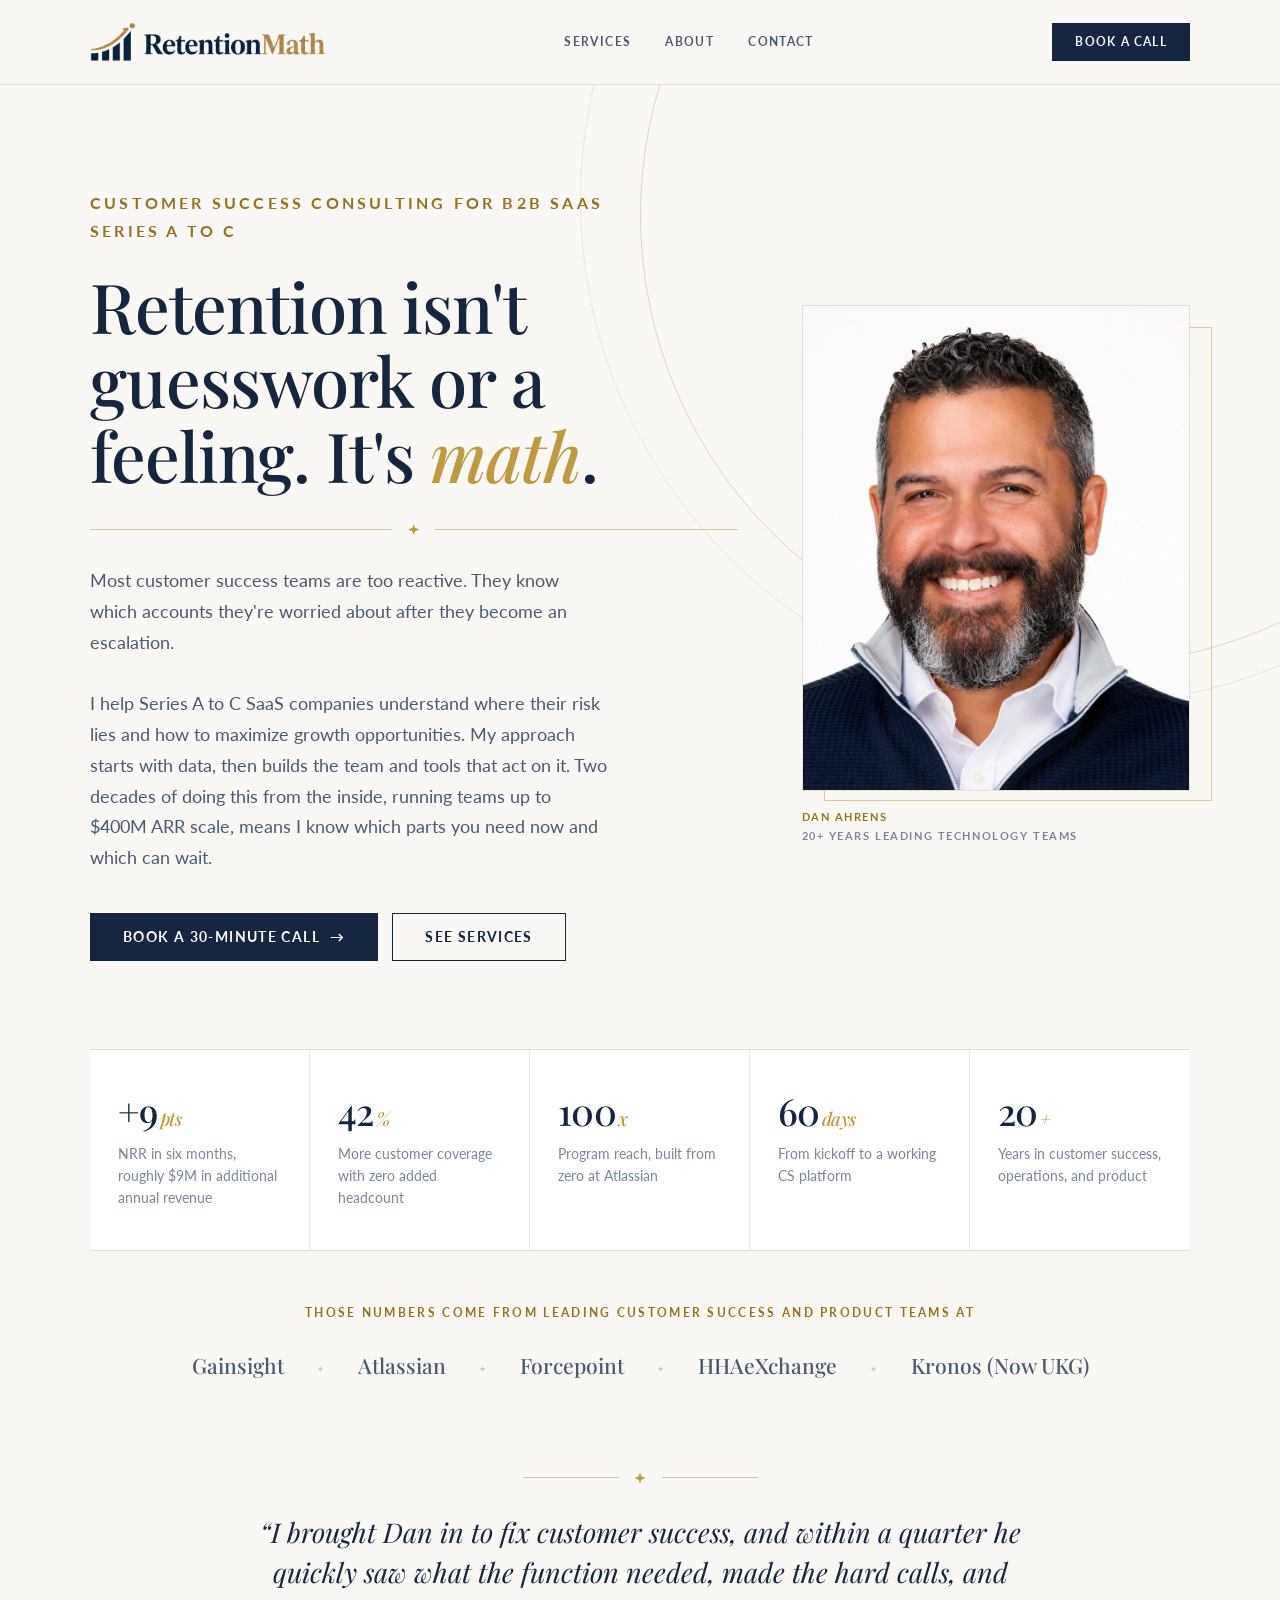
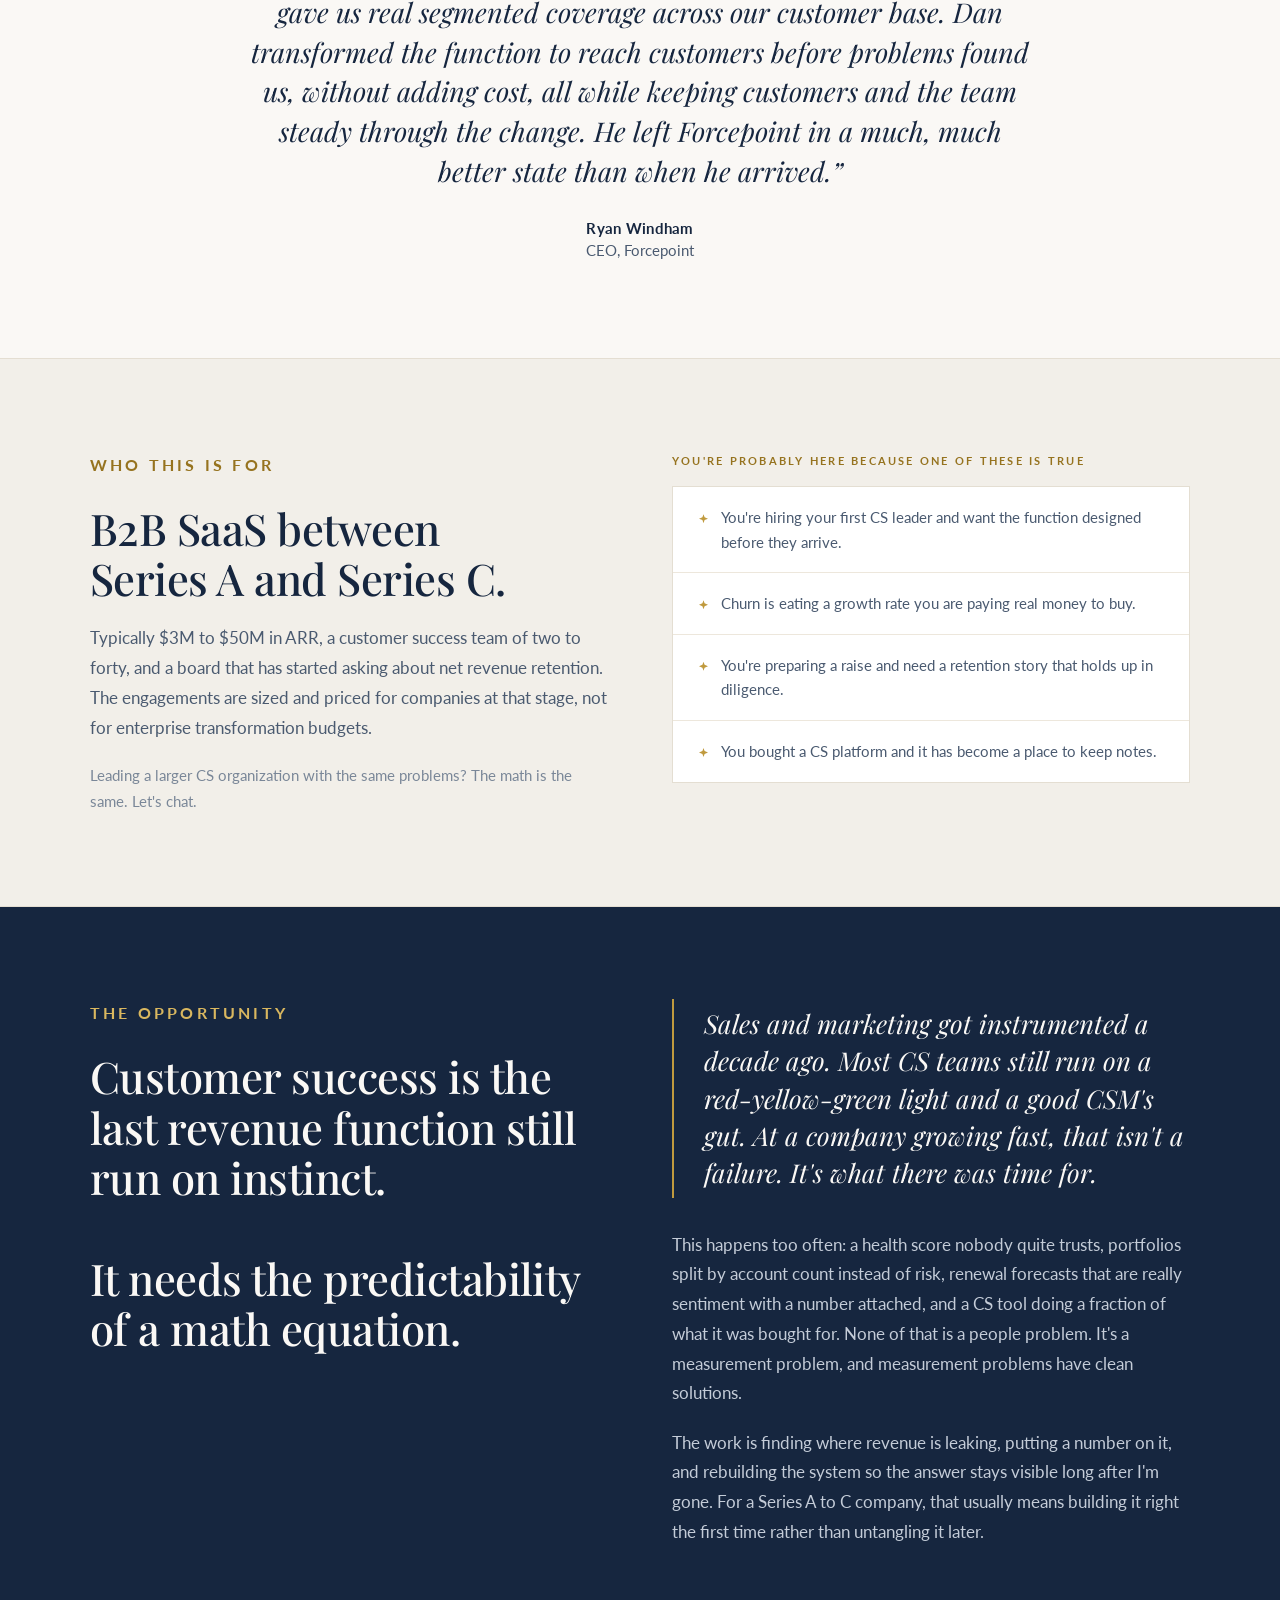
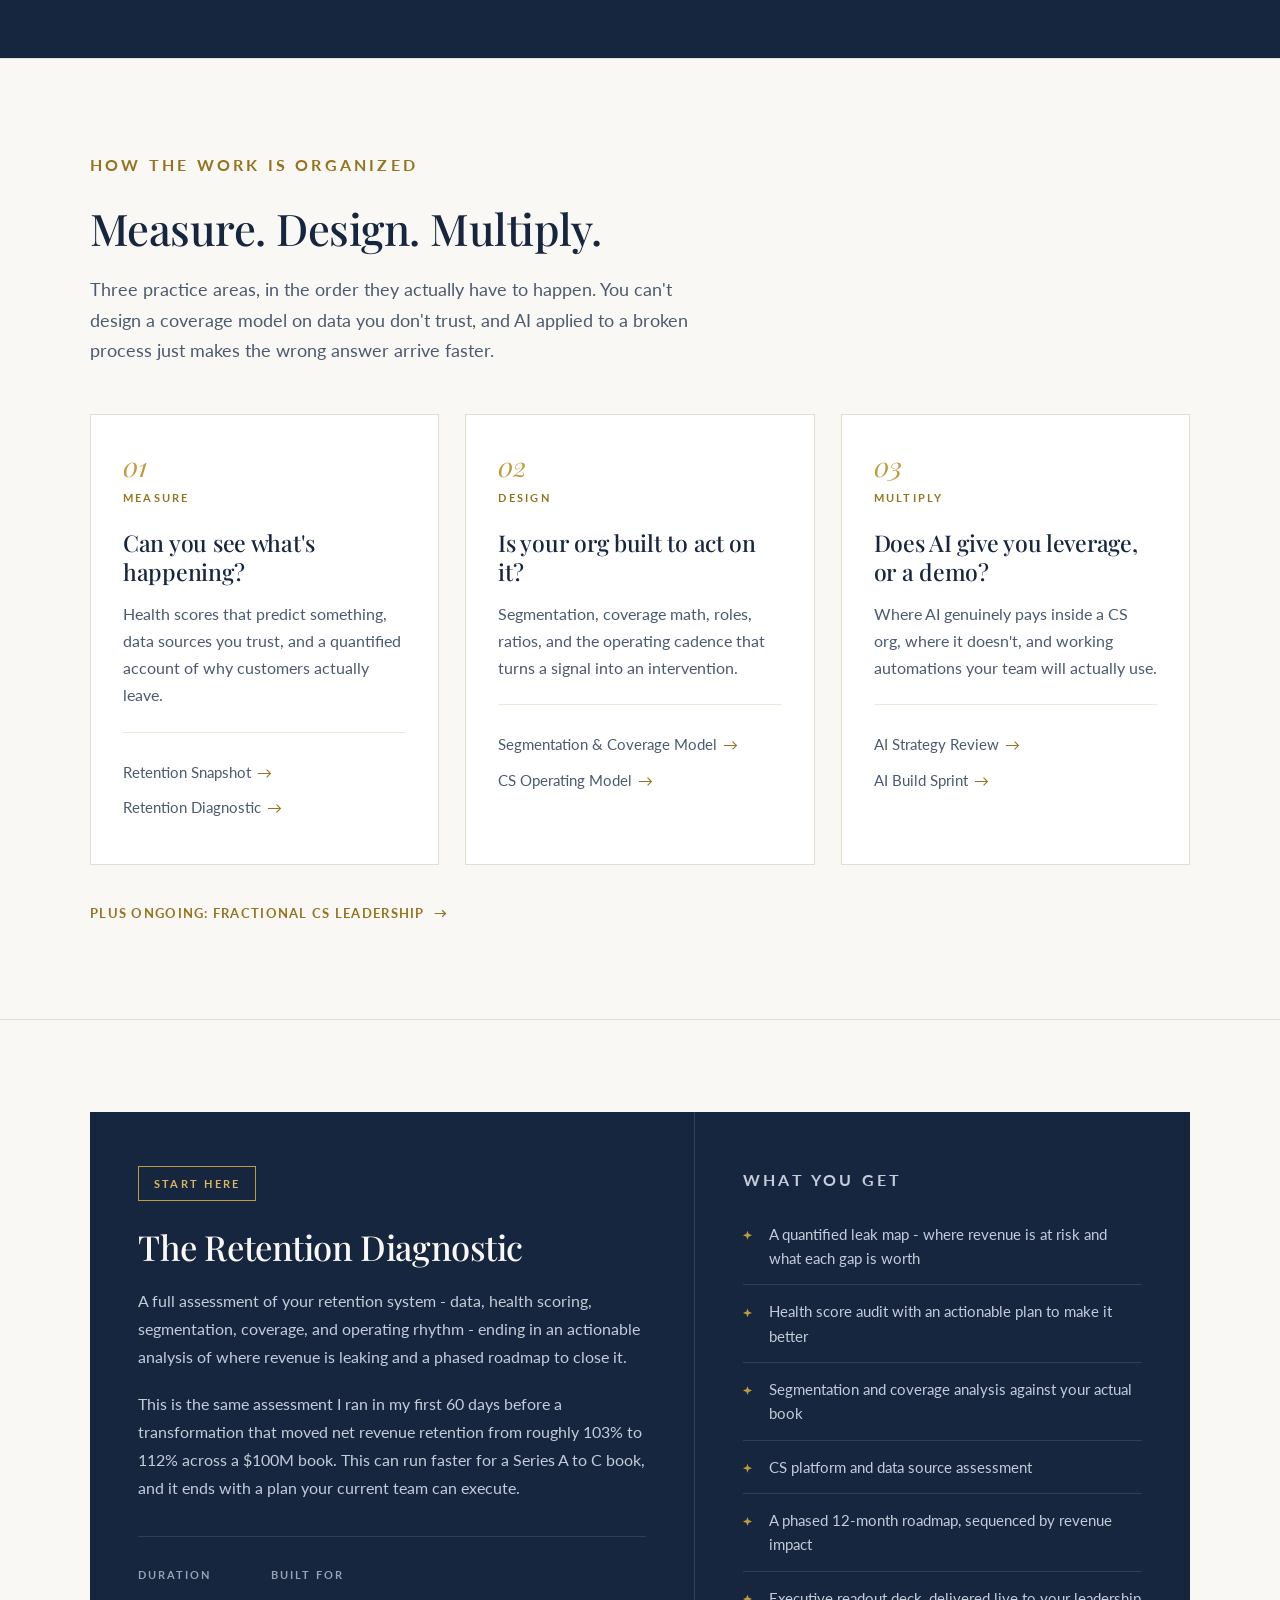
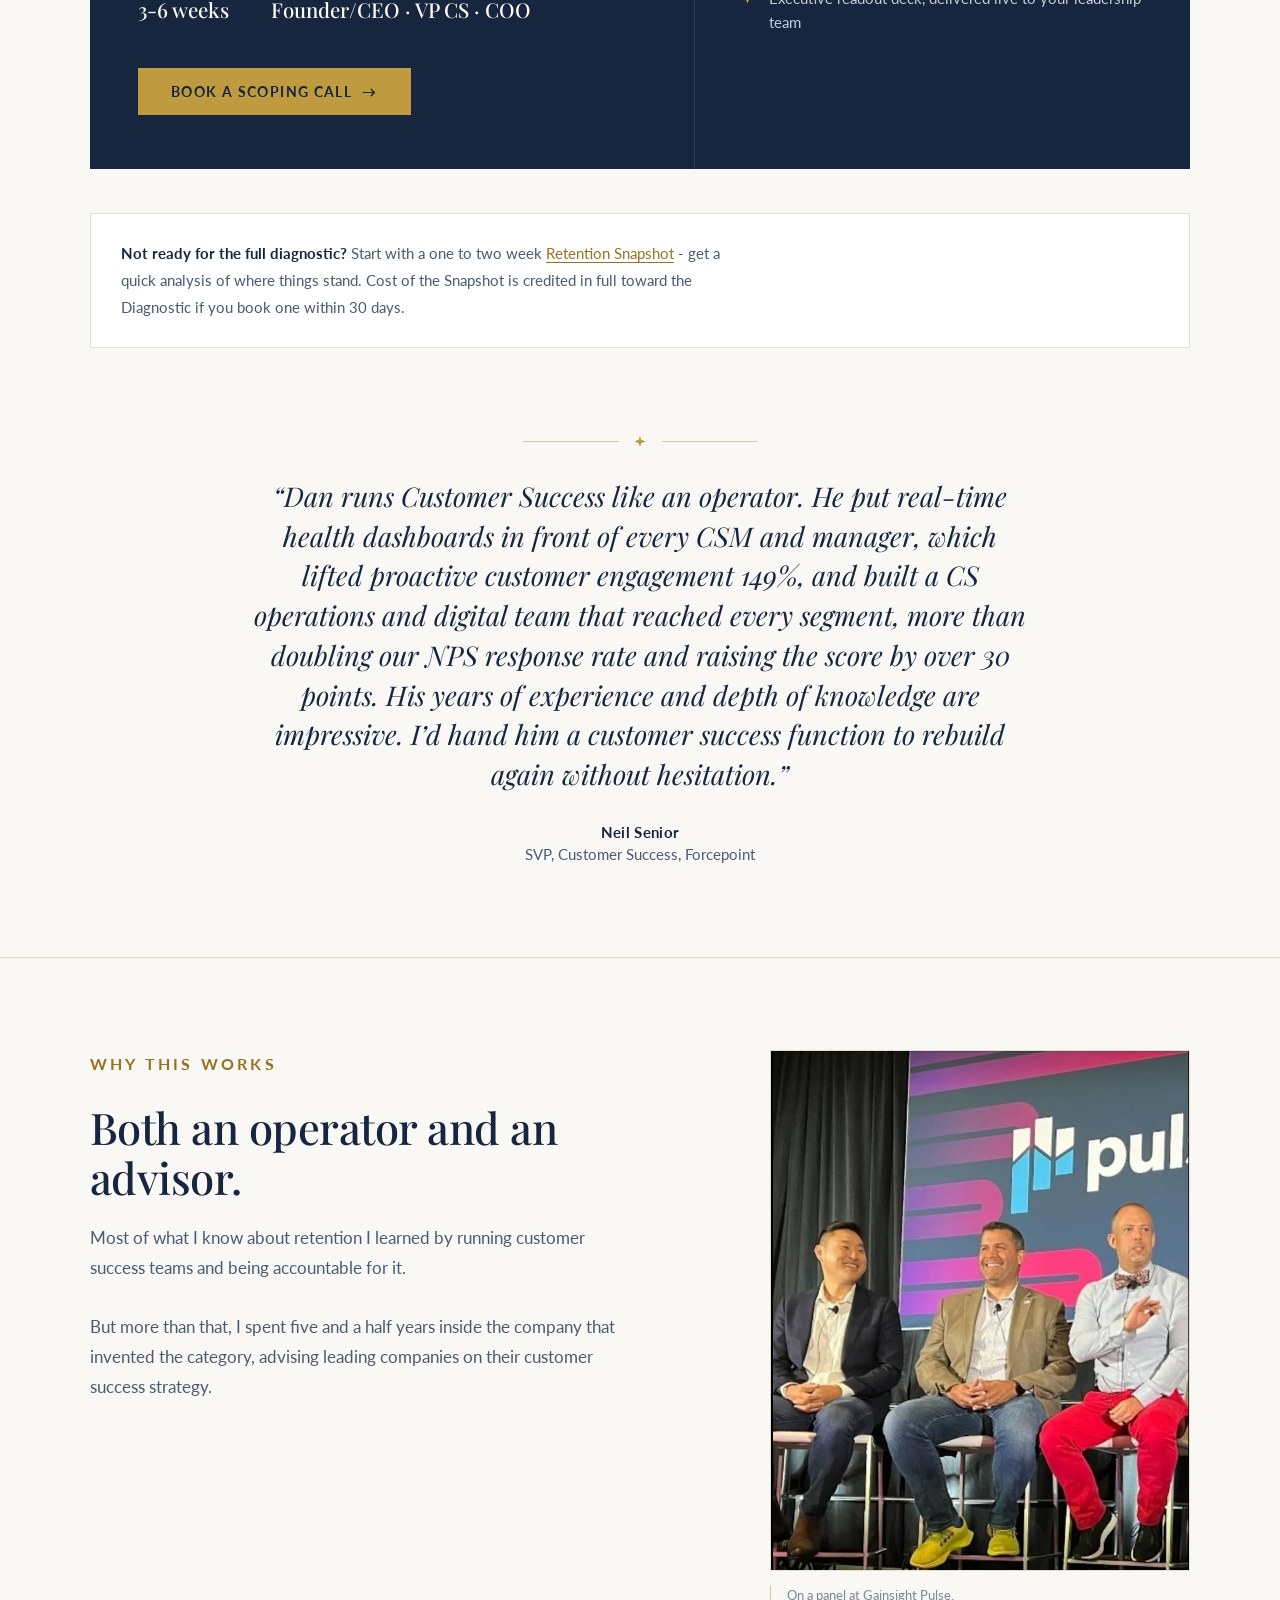
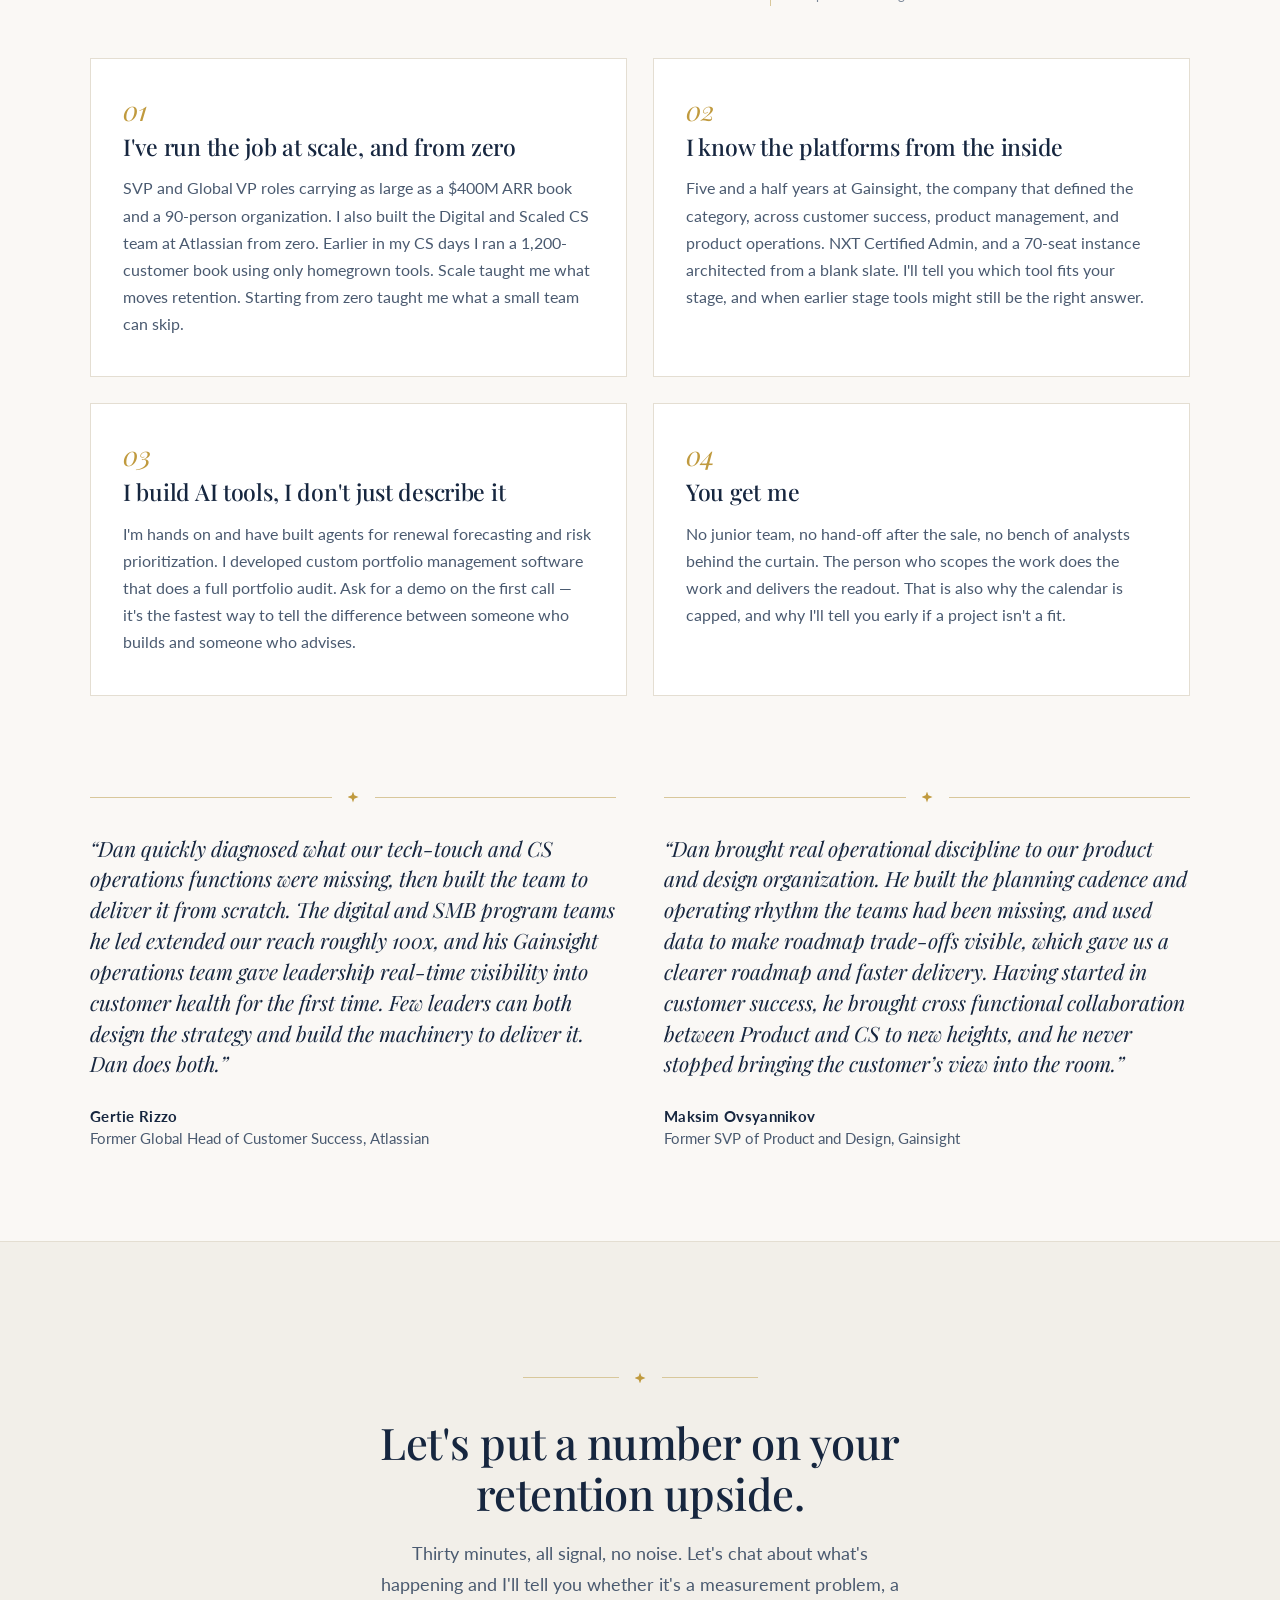
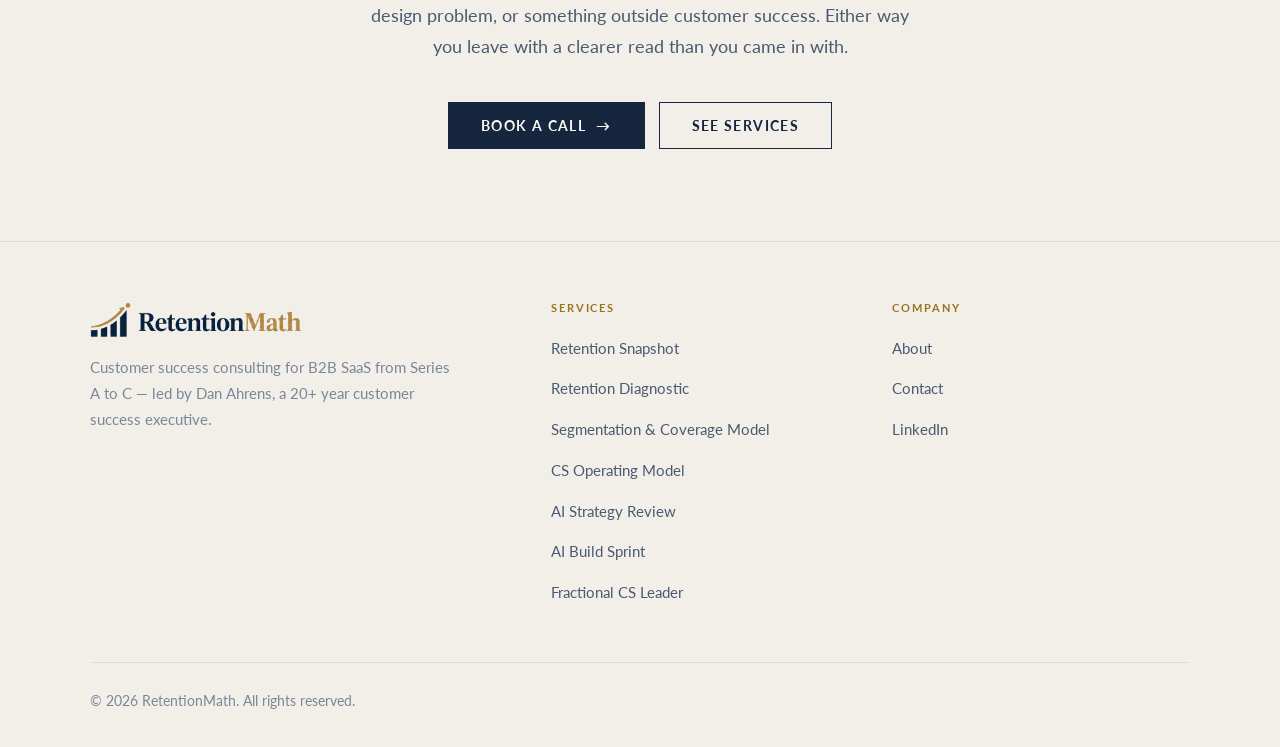
==== index.html @ b268f87e "Add files via upload" ====
<!doctype html>
<html lang="en">
<head>
<meta charset="utf-8">
<meta name="viewport" content="width=device-width, initial-scale=1">
<title>RetentionMath — Customer Success Consulting for Series A to C SaaS</title>
<meta name="description" content="Customer success consulting for B2B SaaS companies from Series A to C. Fixed-scope diagnostics in CS operations, org design, and applied AI — from an executive who ran a $100M ARR book and built CS functions from zero.">
<link rel="canonical" href="https://retentionmath.com/">

<meta property="og:type" content="website">
<meta property="og:url" content="https://retentionmath.com/">
<meta property="og:title" content="RetentionMath — Retention isn't a feeling. It's math.">
<meta property="og:description" content="Customer success consulting for Series A to C B2B SaaS. Fixed scope, a price agreed up front, from an executive who has built CS functions from zero and run them at $100M ARR.">
<meta property="og:image" content="https://retentionmath.com/assets/img/og.png">
<meta name="twitter:card" content="summary_large_image">

<link rel="icon" href="data:image/svg+xml,%3Csvg xmlns='http://www.w3.org/2000/svg' viewBox='0 0 32 32'%3E%3Crect width='32' height='32' rx='4' fill='%2316263F'/%3E%3Cpath d='M7 21.5 L13 14 L17 18 L25 8' stroke='%23D9B75F' stroke-width='2.6' fill='none' stroke-linecap='round' stroke-linejoin='round'/%3E%3C/svg%3E">

<link rel="preconnect" href="https://fonts.googleapis.com">
<link rel="preconnect" href="https://fonts.gstatic.com" crossorigin>
<link href="https://fonts.googleapis.com/css2?family=Playfair+Display:ital,wght@0,400;0,500;0,600;1,400;1,500&family=Lato:wght@400;700&display=swap" rel="stylesheet">
<link rel="stylesheet" href="assets/css/site.css?v=30">
</head>
<body>
<a class="skip" href="#main">Skip to content</a>

<!-- partial:header -->
<header class="hdr">
  <div class="wrap hdr__in">
    <a class="brand" href="index.html">
      <img class="brand__logo" src="assets/img/retentionmath-logo.png" alt="RetentionMath" width="672" height="114">
    </a>
    <nav class="nav" id="nav">
      <a href="services.html">Services</a>
      <a href="about.html">About</a>
      <a href="contact.html">Contact</a>
    </nav>
    <div class="hdr__cta">
      <a class="btn btn--primary btn--sm" href="contact.html">Book a call</a>
      <button class="burger" aria-label="Menu" aria-expanded="false" aria-controls="nav">
        <span></span><span></span><span></span>
      </button>
    </div>
  </div>
</header>
<!-- /partial:header -->

<main id="main">

  <!-- ================= HERO ================= -->
  <section class="hero">
    <div class="gridlines"></div>
    <div class="wrap hero__in">
      <div class="hero__grid">
      <div class="hero__copy">
      <p class="eyebrow">Customer success consulting for B2B SaaS <br> Series A to C</p>
      <h1>Retention isn't guesswork or a feeling.  It's <span class="hl">math</span>.</h1>
      <div class="rule"><i></i></div>
      <p class="lede">
        Most customer success teams are too reactive. They know which accounts they're worried about after they become an escalation. 
        <br>&nbsp; <br>
        I help Series A to C SaaS companies understand where their risk lies and how to maximize growth opportunities. My approach starts with data, 
        then builds the team and tools that act on it. Two decades of
        doing this from the inside, running teams up to $400M ARR scale, means I know which parts you
        need now and which can wait.
      </p>
      <div class="btn-row">
        <a class="btn btn--primary" href="contact.html">Book a 30-minute call <span class="arrow">&rarr;</span></a>
        <a class="btn btn--ghost" href="services.html">See services</a>
      </div>
      </div>

      <figure class="portrait">
        <img src="assets/img/dan.jpg" alt="Dan Ahrens, founder of RetentionMath" width="880" height="1100">
        <figcaption>
          <b>Dan Ahrens</b>
          20+ years leading technology teams
        </figcaption>
      </figure>
      </div>
    </div>
  </section>

  <!-- ================= STATS ================= -->
  <div class="wrap">
    <div class="stats rv">
      <div class="stat">
        <div class="stat__n">+9<span class="u">pts</span></div>
        <div class="stat__l">NRR in six months, roughly $9M in additional annual revenue</div>
      </div>
      <div class="stat">
        <div class="stat__n">42<span class="u">%</span></div>
        <div class="stat__l">More customer coverage with zero added headcount</div>
      </div>
      <div class="stat">
        <div class="stat__n">100<span class="u">x</span></div>
        <div class="stat__l">Program reach, built from zero at Atlassian</div>
      </div>
      <div class="stat">
        <div class="stat__n">60<span class="u">days</span></div>
        <div class="stat__l">From kickoff to a working CS platform</div>
      </div>
      <div class="stat">
        <div class="stat__n">20<span class="u">+</span></div>
        <div class="stat__l">Years in customer success, operations, and product</div>
      </div>
    </div>
  </div>

  <!-- ================= EXPERIENCE ================= -->
  <div class="wrap">
    <div class="expstrip rv">
      <p class="expstrip__l">Those numbers come from leading customer success and product teams at</p>
      <div class="expstrip__row">
        <span>Gainsight</span>
        <span>Atlassian</span>
        <span>Forcepoint</span>
        <span>HHAeXchange</span>    
        <span>Kronos (Now UKG)</span>
      </div>
    </div>
  </div>

  <!-- ================= TESTIMONIAL: CEO (approved Sept 2026) ================= -->
  <div class="wrap" style="padding:28px var(--gut) 96px">
    <figure class="testi rv">
      <div class="rule rule--center"><i></i></div>
      <blockquote>
        <p>&ldquo;I brought Dan in to fix customer success, and within a quarter he quickly saw what the function needed, made the hard calls, and gave us real segmented coverage across our customer base. Dan transformed the function to reach customers before problems found us, without adding cost, all while keeping customers and the team steady through the change. He left Forcepoint in a much, much better state than when he arrived.&rdquo;</p>
      </blockquote>
      <figcaption>
        <b>Ryan Windham</b>
        CEO, Forcepoint
      </figcaption>
    </figure>
  </div>

  <!-- ================= WHO THIS IS FOR ================= -->
  <section class="section section--band">
    <div class="wrap">
      <div class="fit rv">
        <div>
          <p class="eyebrow">Who this is for</p>
          <h2>B2B SaaS between Series A and Series C.</h2>
          <p class="muted">
            Typically $3M to $50M in ARR, a customer success team of two to forty, and a board that
            has started asking about net revenue retention. The engagements are sized and priced for
            companies at that stage, not for enterprise transformation budgets.
          </p>
          <p class="fit__note">
            Leading a larger CS organization with the same problems? The math is the same. Let's chat.
          </p>
        </div>
        <div>
          <p class="trig__h">You're probably here because one of these is true</p>
          <ul class="trig">
            <li>You're hiring your first CS leader and want the function designed before they arrive.</li>
            <li>Churn is eating a growth rate you are paying real money to buy.</li>
            <li>You're preparing a raise and need a retention story that holds up in diligence.</li>
            <li>You bought a CS platform and it has become a place to keep notes.</li>
          </ul>
        </div>
      </div>
    </div>
  </section>

  <!-- ================= POV ================= -->
  <section class="section section--navy">
    <div class="wrap">
      <div class="grid-2" style="display:grid;gap:64px;align-items:start">
        <div class="rv">
          <p class="eyebrow">The opportunity</p>
          <h2>Customer success is the last revenue function still run on instinct. <br>&nbsp; <br>It needs the predictability of a math equation. </h2>
        </div>
        <div class="rv">
          <div class="pov" style="margin-bottom:32px">
            <p>Sales and marketing got instrumented a decade ago. Most CS teams still run on a
            red-yellow-green light and a good CSM's gut. At a company growing fast, that isn't a
            failure. It's what there was time for.</p>
          </div>
          <p class="muted">
            This happens too often: a health score nobody quite trusts, portfolios split by
            account count instead of risk, renewal forecasts that are really sentiment with a number
            attached, and a CS tool doing a fraction of what it was bought for. None of that is a
            people problem. It's a measurement problem, and measurement problems have clean solutions.
          </p>
          <p class="muted">
            The work is finding where revenue is leaking, putting a number on it, and rebuilding the
            system so the answer stays visible long after I'm gone. For a Series A to C company, that
            usually means building it right the first time rather than untangling it later.
          </p>
        </div>
      </div>
    </div>
  </section>

  <!-- ================= FRAMEWORK ================= -->
  <section class="section section--hair">
    <div class="wrap">
      <div class="rv" style="max-width:60ch;margin-bottom:48px">
        <p class="eyebrow">How the work is organized</p>
        <h2>Measure. Design. Multiply.</h2>
        <p class="lede" style="margin-top:20px">
          Three practice areas, in the order they actually have to happen. You can't design a
          coverage model on data you don't trust, and AI applied to a broken process just makes
          the wrong answer arrive faster.
        </p>
      </div>
      <div class="grid grid-3 rv">
        <div class="cell">
          <div class="cell__n">01</div>
          <div class="cell__k">Measure</div>
          <h3>Can you see what's happening?</h3>
          <p>Health scores that predict something, data sources you trust, and a quantified account of why customers actually leave.</p>
          <ul>
            <li><a href="services.html#snapshot">Retention Snapshot <span class="arrow">&rarr;</span></a></li>
            <li><a href="services.html#diagnostic">Retention Diagnostic <span class="arrow">&rarr;</span></a></li>
           
          </ul>
        </div>
        <div class="cell">
          <div class="cell__n">02</div>
          <div class="cell__k">Design</div>
          <h3>Is your org built to act on it?</h3>
          <p>Segmentation, coverage math, roles, ratios, and the operating cadence that turns a signal into an intervention.</p>
          <ul>
            <li><a href="services.html#segmentation">Segmentation &amp; Coverage Model <span class="arrow">&rarr;</span></a></li>
            <li><a href="services.html#operating-model">CS Operating Model <span class="arrow">&rarr;</span></a></li>
          </ul>
        </div>
        <div class="cell">
          <div class="cell__n">03</div>
          <div class="cell__k">Multiply</div>
          <h3>Does AI give you leverage, or a demo?</h3>
          <p>Where AI genuinely pays inside a CS org, where it doesn't, and working automations your team will actually use.</p>
          <ul>
            <li><a href="services.html#ai-strategy-review">AI Strategy Review <span class="arrow">&rarr;</span></a></li>
            <li><a href="services.html#ai-build-sprint">AI Build Sprint <span class="arrow">&rarr;</span></a></li>
          </ul>
        </div>
      </div>
      <div class="rv" style="margin-top:32px">
        <a class="tlink" href="services.html#fractional">Plus ongoing: fractional CS leadership <span class="arrow">&rarr;</span></a>
      </div>
    </div>
  </section>

  <!-- ================= FLAGSHIP ================= -->
  <section class="section section--hair">
    <div class="wrap">
      <div class="flag rv">
        <div class="flag__l">
          <span class="flag__tag">Start here</span>
          <h2>The Retention Diagnostic</h2>
          <p class="muted">
            A full assessment of your retention system - data, health scoring, segmentation,
            coverage, and operating rhythm - ending in an actionable analysis of where revenue is leaking
            and a phased roadmap to close it.
          </p>
          <p class="muted">
            This is the same assessment I ran in my first 60 days before a transformation that moved
            net revenue retention from roughly 103% to 112% across a $100M book. This can run faster for a Series A to C
            book, and it ends with a plan your current team can execute.
          </p>
          <dl class="flag__meta">
            <div><dt>Duration</dt><dd>3-6 weeks</dd></div>
                        <div><dt>Built for</dt><dd>Founder/CEO &middot; VP CS &middot; COO</dd></div>
          </dl>
          <div class="btn-row">
            <a class="btn btn--primary" href="contact.html">Book a scoping call <span class="arrow">&rarr;</span></a>
          </div>
        </div>
        <div class="flag__r">
          <p class="deliver__h">What you get</p>
          <ul class="deliver">
            <li>A quantified leak map - where revenue is at risk and what each gap is worth</li>
            <li>Health score audit with an actionable plan to make it better</li>
            <li>Segmentation and coverage analysis against your actual book</li>
            <li>CS platform and data source assessment</li>
            <li>A phased 12-month roadmap, sequenced by revenue impact</li>
            <li>Executive readout deck, delivered live to your leadership team</li>
          </ul>
        </div>
      </div>
      <div class="aside-note rv">
        <p>
          <strong>Not ready for the full diagnostic?</strong> Start with a one to two week
          <a href="services.html#snapshot" style="color:var(--gold-deep);text-decoration:none;border-bottom:1px solid var(--gold-deep)">Retention Snapshot</a>
          - get a quick analysis of where things stand. Cost of the Snapshot is credited in full toward the Diagnostic if you book one within 30 days.
        </p>
      </div>

      <!-- TESTIMONIAL: Neil Senior, SVP CS Forcepoint (approved Sept 2026) -->
      <figure class="testi rv" style="margin-top:88px">
        <div class="rule rule--center"><i></i></div>
        <blockquote>
          <p>&ldquo;Dan runs Customer Success like an operator. He put real-time health dashboards in front of every CSM and manager, which lifted proactive customer engagement 149%, and built a CS operations and digital team that reached every segment, more than doubling our NPS response rate and raising the score by over 30 points. His years of experience and depth of knowledge are impressive. I&rsquo;d hand him a customer success function to rebuild again without hesitation.&rdquo;</p>
        </blockquote>
        <figcaption>
          <b>Neil Senior</b>
          SVP, Customer Success, Forcepoint
        </figcaption>
      </figure>
    </div>
  </section>

  <!-- ================= WHY THIS WORKS ================= -->
  <section class="section section--hair">
    <div class="wrap">
      <div class="secintro rv">
        <div class="secintro__t">
          <p class="eyebrow">Why this works</p>
          <h2>Both an operator and an advisor.</h2>
          <p class="muted" style="margin-top:20px">
            Most of what I know about retention I learned by running customer success teams and being accountable for it. <br>&nbsp;<br>But more than that, I spent 
            five and a half years inside the company that invented the category, advising leading companies on their customer success strategy.
          </p>
        </div>
        <figure class="fig">
          <img src="assets/img/pulse-panel.jpg" alt="Dan Ahrens speaking on a customer success panel at the Gainsight Pulse conference" width="660" height="820">
          <figcaption>On a panel at Gainsight Pulse.</figcaption>
        </figure>
      </div>
      <div class="grid grid-2 rv">
        <div class="cell">
          <div class="cell__n">01</div>
          <h3>I've run the job at scale, and from zero</h3>
          <p>
            SVP and Global VP roles carrying as large as a $400M ARR book and a 90-person organization. I also built 
            the Digital and Scaled CS team at Atlassian from zero. Earlier in my CS days I ran a 
            1,200-customer book using only homegrown tools. Scale taught me what moves retention. Starting
            from zero taught me what a small team can skip.
          </p>
        </div>
        <div class="cell">
          <div class="cell__n">02</div>
          <h3>I know the platforms from the inside</h3>
          <p>
            Five and a half years at Gainsight, the company that defined the category, across
            customer success, product management, and product operations. NXT Certified Admin, and
            a 70-seat instance architected from a blank slate. I'll tell you which tool fits your
            stage, and when earlier stage tools might still be the right answer.
          </p>
        </div>
        <div class="cell">
          <div class="cell__n">03</div>
          <h3>I build AI tools, I don't just describe it</h3>
          <p>
            I'm hands on and have built agents for renewal forecasting and risk prioritization. I developed custom portfolio management
            software that does a full portfolio audit.  Ask for a demo on the first call —
            it's the fastest way to tell the difference between someone who builds and someone
            who advises.
          </p>
        </div>
        <div class="cell">
          <div class="cell__n">04</div>
          <h3>You get me</h3>
          <p>
            No junior team, no hand-off after the sale, no bench of analysts behind the curtain.
            The person who scopes the work does the work and delivers the readout. That is also why
            the calendar is capped, and why I'll tell you early if a project isn't a fit.
          </p>
        </div>
      </div>

      <!-- TESTIMONIALS: Atlassian + Gainsight (approved Sept 2026) -->
      <div class="testi-pair rv" style="margin-top:96px">
        <figure class="testi">
          <div class="rule"><i></i></div>
          <blockquote>
            <p>&ldquo;Dan quickly diagnosed what our tech-touch and CS operations functions were missing, then built the team to deliver it from scratch. The digital and SMB program teams he led extended our reach roughly 100x, and his Gainsight operations team gave leadership real-time visibility into customer health for the first time. Few leaders can both design the strategy and build the machinery to deliver it. Dan does both.&rdquo;</p>
          </blockquote>
          <figcaption>
            <b>Gertie Rizzo</b>
            Former Global Head of Customer Success, Atlassian
          </figcaption>
        </figure>
        <figure class="testi">
          <div class="rule"><i></i></div>
          <blockquote>
            <p>&ldquo;Dan brought real operational discipline to our product and design organization. He built the planning cadence and operating rhythm the teams had been missing, and used data to make roadmap trade-offs visible, which gave us a clearer roadmap and faster delivery. Having started in customer success, he brought cross functional collaboration between Product and CS to new heights, and he never stopped bringing the customer&rsquo;s view into the room.&rdquo;</p>
          </blockquote>
          <figcaption>
            <b>Maksim Ovsyannikov</b>
            Former SVP of Product and Design, Gainsight
          </figcaption>
        </figure>
      </div>
    </div>
  </section>

  <!-- ================= CTA ================= -->
  <section class="cta">
    <div class="wrap rv">
      <div class="rule rule--center"><i></i></div>
      <h2>Let's put a number on your retention upside.</h2>
      <p class="lede">
        Thirty minutes, all signal, no noise. Let's chat about what's happening and I'll tell you whether it's a
        measurement problem, a design problem, or something outside customer success. Either way
        you leave with a clearer read than you came in with.
      </p>
      <div class="btn-row">
        <a class="btn btn--primary" href="contact.html">Book a call <span class="arrow">&rarr;</span></a>
        <a class="btn btn--ghost" href="services.html">See services</a>
      </div>
    </div>
  </section>

</main>

<!-- partial:footer -->
<footer class="ftr">
  <div class="wrap">
    <div class="ftr__top">
      <div class="ftr__brand">
        <a class="brand" href="index.html">
          <img class="brand__logo" src="assets/img/retentionmath-logo.png" alt="RetentionMath" width="672" height="114">
        </a>
        <p class="ftr__bio">
          Customer success consulting for B2B SaaS from Series A to C &mdash; led by Dan Ahrens,
          a 20+ year customer success executive.
        </p>
      </div>
      <div>
        <h4>Services</h4>
        <ul>
          <li><a href="services.html#snapshot">Retention Snapshot</a></li>
          <li><a href="services.html#diagnostic">Retention Diagnostic</a></li>
          <li><a href="services.html#segmentation">Segmentation &amp; Coverage Model</a></li>
          <li><a href="services.html#operating-model">CS Operating Model</a></li>
          <li><a href="services.html#ai-strategy-review">AI Strategy Review</a></li>
          <li><a href="services.html#ai-build-sprint">AI Build Sprint</a></li>
          <li><a href="services.html#fractional">Fractional CS Leader</a></li>
        </ul>
      </div>
      <div>
        <h4>Company</h4>
        <ul>
          <li><a href="about.html">About</a></li>
          <li><a href="contact.html">Contact</a></li>
          <li><a href="https://www.linkedin.com/in/dan7ahrens" target="_blank" rel="noopener">LinkedIn</a></li>
        </ul>
      </div>
    </div>
    <div class="ftr__btm">
      <p>&copy; 2026 RetentionMath. All rights reserved.</p>
    </div>
  </div>
</footer>
<!-- /partial:footer -->

<script src="assets/js/site.js?v=24"></script>
</body>
</html>
---- assets/css/site.css ----
/* ============================================================
   RetentionMath - design system
   Warm paper, deep navy, gold. Playfair Display + Lato.
   ============================================================ */

:root{
  --paper:      #FAF8F5;
  --paper-2:    #F2EFE9;
  --white:      #FFFFFF;
  --navy:       #16263F;
  --navy-2:     #1D3049;
  --navy-line:  #2E3F58;
  --ink:        #16263F;
  --ink-2:      #4A5A70;
  --ink-3:      #7A8798;
  --on-navy:    #C4CCD8;
  --on-navy-2:  #97A3B4;
  --gold:       #C09A3E;
  --gold-deep:  #96731F;
  --gold-light: #D9B75F;
  --gold-soft:  #D8C79B;
  --line:       #E4DED2;
  --line-soft:  #EDE7DC;

  --font-display:"Playfair Display",Georgia,"Times New Roman",serif;
  --font-body:"Lato","Segoe UI","Helvetica Neue",Arial,sans-serif;

  --wrap: 1180px;
  --gut: 40px;
  --r: 0px;
}

*,*::before,*::after{box-sizing:border-box}

html{-webkit-text-size-adjust:100%;scroll-behavior:smooth}
@media (prefers-reduced-motion:reduce){
  html{scroll-behavior:auto}
  *{animation-duration:.001ms!important;transition-duration:.001ms!important}
}

body{
  margin:0;
  background:var(--paper);
  color:var(--ink);
  font-family:var(--font-body);
  font-size:17px;
  line-height:1.75;
  -webkit-font-smoothing:antialiased;
  -moz-osx-font-smoothing:grayscale;
  overflow-x:hidden;
}

img{max-width:100%;display:block}
a{color:inherit}

/* ---------- layout ---------- */
.wrap{width:100%;max-width:var(--wrap);margin:0 auto;padding:0 var(--gut)}
.section{padding:92px 0;position:relative}
.section--tight{padding:68px 0}
.section--hair{border-top:1px solid var(--line)}
.section--band{background:var(--paper-2);border-top:1px solid var(--line);border-bottom:1px solid var(--line)}

/* dark band */
.section--navy{background:var(--navy);color:var(--paper);border-top:none}
.section--navy h2,.section--navy h3{color:var(--paper)}
.section--navy p,.section--navy .muted{color:var(--on-navy)}
.section--navy .lede{color:var(--on-navy)}
.section--navy .eyebrow{color:var(--gold-light)}
.section--navy .dim{color:var(--on-navy-2)}
.section--navy .pov{border-left-color:var(--gold)}
.section--navy .pov p{color:var(--paper)}
.section--navy .btn--ghost{border-color:var(--on-navy-2);color:var(--paper)}
.section--navy .btn--ghost:hover{border-color:var(--gold);background:transparent;color:var(--gold-light)}
.section--navy .btn--primary{background:var(--gold);border-color:var(--gold);color:var(--navy)}
.section--navy .btn--primary:hover{background:var(--gold-light);border-color:var(--gold-light)}

/* ---------- type ---------- */
h1,h2,h3,h4{font-family:var(--font-display);font-weight:500;margin:0;letter-spacing:-.012em;line-height:1.14;color:var(--ink)}
h1{font-size:clamp(2.5rem,5.4vw,4.3rem);line-height:1.08;letter-spacing:-.015em}
h2{font-size:clamp(1.85rem,3.4vw,2.75rem);line-height:1.16}
h3{font-size:clamp(1.22rem,1.8vw,1.5rem);line-height:1.28}
p{margin:0 0 1.15em}
em,.it{font-style:italic}
.hl{color:var(--gold);font-style:italic}
.lede{font-size:clamp(1.04rem,1.4vw,1.2rem);line-height:1.72;color:var(--ink-2);font-weight:400}
.muted{color:var(--ink-2)}
.dim{color:var(--ink-3)}
.measure{max-width:64ch}
.measure-sm{max-width:52ch}

.eyebrow{
  font-family:var(--font-body);font-size:1rem;font-weight:700;
  letter-spacing:.2em;text-transform:uppercase;color:var(--gold-deep);
  margin:0 0 24px;
}

/* rule + diamond motif, carried from the brand banner */
.rule{display:flex;align-items:center;gap:16px;margin:38px 0 34px;max-width:620px}
.rule::before,.rule::after{content:"";flex:1;height:1px;background:var(--gold-soft)}
.rule i{
  width:11px;height:11px;flex:none;background:var(--gold);
  clip-path:polygon(50% 0,62% 34%,100% 50%,62% 66%,50% 100%,38% 66%,0 50%,38% 34%);
}
.rule--center{margin-left:auto;margin-right:auto;justify-content:center}
.rule--center::before,.rule--center::after{max-width:96px}

/* ---------- buttons ---------- */
.btn{
  display:inline-flex;align-items:center;gap:10px;
  font-family:var(--font-body);font-size:.86rem;font-weight:700;
  letter-spacing:.1em;text-transform:uppercase;
  padding:16px 32px;border-radius:var(--r);text-decoration:none;
  border:1px solid transparent;cursor:pointer;
  transition:background .2s ease,border-color .2s ease,color .2s ease;
  white-space:nowrap;line-height:1;
}
.btn--primary{background:var(--navy);color:var(--paper);border-color:var(--navy)}
.btn--primary:hover{background:var(--gold);border-color:var(--gold);color:var(--navy)}
.btn--ghost{background:transparent;color:var(--navy);border-color:var(--navy)}
.btn--ghost:hover{background:var(--navy);color:var(--paper)}
.btn--sm{padding:12px 22px;font-size:.78rem}
.btn-row{display:flex;flex-wrap:wrap;gap:14px;margin-top:40px}

.arrow{transition:transform .2s ease}
.btn:hover .arrow,.tlink:hover .arrow{transform:translateX(3px)}

.tlink{
  display:inline-flex;align-items:center;gap:9px;text-decoration:none;
  font-weight:700;font-size:.8rem;letter-spacing:.1em;text-transform:uppercase;
  color:var(--gold-deep);border-bottom:1px solid transparent;transition:border-color .2s ease;
}
.tlink:hover{border-color:var(--gold)}

/* ---------- header ---------- */
.hdr{
  position:sticky;top:0;z-index:60;
  background:rgba(250,248,245,.97);backdrop-filter:blur(12px);
  border-bottom:1px solid var(--line);
}
.hdr__in{display:flex;align-items:center;justify-content:space-between;height:84px}
.brand{display:flex;align-items:center;gap:12px;text-decoration:none;font-family:var(--font-display);font-weight:600;font-size:1.42rem;letter-spacing:-.01em;color:var(--ink)}
.brand__logo{display:block;height:40px;width:auto}
.ftr .brand__logo{height:36px}
@media (max-width:480px){.brand__logo{height:32px}}

.nav{display:flex;align-items:center;gap:34px}
.nav a{
  text-decoration:none;font-size:.78rem;font-weight:700;letter-spacing:.11em;
  text-transform:uppercase;color:var(--ink-2);
  transition:color .18s ease;position:relative;padding:4px 0;
}
.nav a:hover{color:var(--ink)}
.nav a[aria-current="page"]{color:var(--ink)}
.nav a[aria-current="page"]::after{
  content:"";position:absolute;left:0;right:0;bottom:-2px;height:1px;background:var(--gold);
}
.hdr__cta{display:flex;align-items:center;gap:20px}

.burger{display:none;background:none;border:1px solid var(--line);border-radius:var(--r);padding:9px;cursor:pointer}
.burger span{display:block;width:18px;height:1.5px;background:var(--navy);margin:3.5px 0;transition:transform .2s ease,opacity .2s ease}
.burger[aria-expanded="true"] span:nth-child(1){transform:translateY(5px) rotate(45deg)}
.burger[aria-expanded="true"] span:nth-child(2){opacity:0}
.burger[aria-expanded="true"] span:nth-child(3){transform:translateY(-5px) rotate(-45deg)}

@media (max-width:880px){
  .nav{
    position:fixed;inset:84px 0 auto 0;flex-direction:column;align-items:stretch;gap:0;
    background:var(--paper);border-bottom:1px solid var(--line);padding:8px var(--gut) 22px;
    display:none;
  }
  .nav.open{display:flex}
  .nav a{padding:16px 0;border-bottom:1px solid var(--line-soft);font-size:.85rem}
  .hdr__cta .btn{display:none}
  .burger{display:block}
}

/* ---------- hero ---------- */
.hero{padding:104px 0 88px;position:relative;overflow:hidden}
.hero__in{position:relative;z-index:1}
.hero h1{max-width:16ch}
.hero .lede{max-width:60ch}

/* concentric arcs echoing the brand banner */
.gridlines{position:absolute;inset:0;pointer-events:none;z-index:0;overflow:hidden}
.gridlines::before,.gridlines::after{
  content:"";position:absolute;border-radius:50%;border:1px solid var(--gold-soft);
}
.gridlines::before{top:-320px;right:-260px;width:900px;height:900px;opacity:.7}
.gridlines::after{top:-390px;right:-310px;width:1010px;height:1010px;opacity:.4}
@media (max-width:900px){
  .gridlines{display:none}
  .eyebrow{font-size:.68rem;letter-spacing:.16em}
}

/* ---------- stat band ---------- */
.stats{display:grid;grid-template-columns:repeat(5,1fr);background:var(--white);border-top:1px solid var(--line);border-bottom:1px solid var(--line)}
.stat{padding:42px 28px;border-right:1px solid var(--line-soft)}
.stat:last-child{border-right:none}
.stat__n{font-family:var(--font-display);font-size:clamp(1.9rem,2.9vw,2.6rem);font-weight:500;letter-spacing:-.015em;color:var(--ink);line-height:1}
.stat__n .u{color:var(--gold);font-size:.5em;font-style:italic;margin-left:2px}
.stat__l{font-size:.88rem;color:var(--ink-3);margin-top:14px;line-height:1.55}
@media (max-width:980px){
  .stats{grid-template-columns:repeat(2,1fr)}
  .stat{border-bottom:1px solid var(--line-soft)}
  .stat:nth-child(2n){border-right:none}
  .stat:last-child{grid-column:1/-1;border-bottom:none}
}

/* ---------- experience strip ---------- */
.expstrip{padding:52px 0 60px;text-align:center}
.expstrip__l{font-size:.72rem;font-weight:700;letter-spacing:.2em;text-transform:uppercase;color:var(--gold-deep);margin-bottom:24px}
.expstrip__row{display:flex;flex-wrap:wrap;justify-content:center;align-items:center;gap:14px 34px}
.expstrip__row span{font-family:var(--font-display);font-size:1.32rem;font-weight:500;color:var(--ink-2)}
.expstrip__row span:not(:last-child)::after{
  content:"";display:inline-block;width:6px;height:6px;margin-left:34px;vertical-align:middle;
  background:var(--gold-soft);
  clip-path:polygon(50% 0,62% 34%,100% 50%,62% 66%,50% 100%,38% 66%,0 50%,38% 34%);
}
@media (max-width:760px){.expstrip__row span:not(:last-child)::after{display:none}}

/* ---------- generic grid ---------- */
.grid{display:grid;gap:26px}
.grid-3{grid-template-columns:repeat(3,1fr)}
.grid-2{grid-template-columns:repeat(2,1fr)}
@media (max-width:900px){.grid-3{grid-template-columns:1fr}.grid-2{grid-template-columns:1fr}}

.cell{background:var(--white);border:1px solid var(--line);padding:38px 32px;transition:border-color .2s ease}
.cell:hover{border-color:var(--gold-soft)}
.cell__n{
  font-family:var(--font-display);font-size:1.7rem;font-style:italic;font-weight:400;
  color:var(--gold);line-height:1;margin-bottom:8px;
}
.cell__k{font-size:.7rem;font-weight:700;letter-spacing:.2em;text-transform:uppercase;color:var(--gold-deep);margin-bottom:20px}
.cell h3{margin-bottom:14px}
.cell p{color:var(--ink-2);font-size:.97rem;margin-bottom:0}
.cell ul{margin:22px 0 0;padding:22px 0 0;list-style:none;border-top:1px solid var(--line-soft)}
.cell ul li{font-size:.92rem;color:var(--ink-3);padding:5px 0}

.section--navy .cell{background:var(--navy-2);border-color:var(--navy-line)}
.section--navy .cell:hover{border-color:var(--gold)}
.section--navy .cell p{color:var(--on-navy)}
.section--navy .cell ul{border-top-color:var(--navy-line)}
.section--navy .cell ul li{color:var(--on-navy-2)}
.section--navy .cell__k{color:var(--gold-light)}

/* ---------- flagship panel ---------- */
.flag{background:var(--navy);display:grid;grid-template-columns:1.1fr .9fr;color:var(--paper)}
.flag__l{padding:54px 48px;border-right:1px solid var(--navy-line)}
.flag__r{padding:54px 48px}
.flag__tag{
  display:inline-block;font-size:.7rem;font-weight:700;letter-spacing:.2em;text-transform:uppercase;
  color:var(--gold-light);border:1px solid var(--gold);padding:7px 15px;margin-bottom:26px;
}
.flag h2{font-size:clamp(1.7rem,2.7vw,2.4rem);margin-bottom:20px;color:var(--paper)}
.flag p{color:var(--on-navy);font-size:1rem}
.flag__meta{display:flex;gap:42px;flex-wrap:wrap;margin-top:34px;padding-top:28px;border-top:1px solid var(--navy-line)}
.flag__meta dt{font-size:.68rem;font-weight:700;letter-spacing:.18em;text-transform:uppercase;color:var(--on-navy-2);margin-bottom:8px}
.flag__meta dd{margin:0;font-family:var(--font-display);font-size:1.28rem;color:var(--paper);font-weight:500}
.flag .btn--primary{background:var(--gold);border-color:var(--gold);color:var(--navy)}
.flag .btn--primary:hover{background:var(--gold-light);border-color:var(--gold-light)}
.deliver{margin:0;padding:0;list-style:none}
.deliver li{position:relative;padding:14px 0 14px 26px;border-bottom:1px solid var(--navy-line);font-size:.95rem;color:var(--on-navy);line-height:1.6}
.deliver li:last-child{border-bottom:none}
.deliver li::before{
  content:"";position:absolute;left:0;top:23px;width:9px;height:9px;background:var(--gold);
  clip-path:polygon(50% 0,62% 34%,100% 50%,62% 66%,50% 100%,38% 66%,0 50%,38% 34%);
}
.deliver__h{font-size:.7rem;font-weight:700;letter-spacing:.2em;text-transform:uppercase;color:var(--on-navy-2);margin-bottom:14px}
@media (max-width:900px){
  .flag{grid-template-columns:1fr}
  .flag__l{border-right:none;border-bottom:1px solid var(--navy-line);padding:38px 26px}
  .flag__r{padding:38px 26px}
}

/* ---------- prose ---------- */
.prose{max-width:66ch}
.prose h2{margin:54px 0 20px;font-size:clamp(1.6rem,2.5vw,2.05rem)}
.prose h3{margin:40px 0 14px}
.prose p{color:var(--ink-2)}
.prose strong{color:var(--ink);font-weight:700}
.prose ul{padding-left:0;list-style:none;margin:0 0 1.4em}
.prose ul li{position:relative;padding:8px 0 8px 24px;color:var(--ink-2)}
.prose ul li::before{
  content:"";position:absolute;left:0;top:19px;width:8px;height:8px;background:var(--gold);
  clip-path:polygon(50% 0,62% 34%,100% 50%,62% 66%,50% 100%,38% 66%,0 50%,38% 34%);
}

/* pull quote */
.pov{border-left:2px solid var(--gold);padding:6px 0 6px 30px;margin:0}
.pov p{font-family:var(--font-display);font-size:clamp(1.3rem,2.2vw,1.62rem);line-height:1.44;font-style:italic;font-weight:400;color:var(--ink)}
.pov p:last-child{margin-bottom:0}

/* ---------- timeline (about) ---------- */
.tl{border-top:1px solid var(--line)}
.tl__row{display:grid;grid-template-columns:190px 1fr;gap:40px;padding:34px 0;border-bottom:1px solid var(--line-soft)}
.tl__when{font-size:.8rem;font-weight:700;letter-spacing:.1em;color:var(--ink-3);padding-top:8px}
.tl__co{font-family:var(--font-display);font-size:1.35rem;font-weight:500;margin-bottom:2px}
.tl__role{font-size:.72rem;font-weight:700;letter-spacing:.14em;text-transform:uppercase;color:var(--gold-deep);margin-bottom:14px}
.tl__body{color:var(--ink-2);font-size:.97rem;max-width:62ch}
.tl__body p:last-child{margin-bottom:0}
@media (max-width:760px){.tl__row{grid-template-columns:1fr;gap:10px}}

/* ---------- posts ---------- */
.posts{display:grid;grid-template-columns:repeat(3,1fr);gap:26px}
.post{background:var(--white);border:1px solid var(--line);padding:34px 30px;text-decoration:none;display:flex;flex-direction:column;transition:border-color .2s ease}
.post:hover{border-color:var(--gold-soft)}
.post__m{font-size:.68rem;font-weight:700;letter-spacing:.18em;text-transform:uppercase;color:var(--gold-deep);margin-bottom:18px}
.post h3{font-size:1.24rem;margin-bottom:12px}
.post p{font-size:.93rem;color:var(--ink-2);margin-bottom:20px;flex:1}
.post__go{font-size:.72rem;font-weight:700;letter-spacing:.12em;text-transform:uppercase;color:var(--gold-deep)}
@media (max-width:900px){.posts{grid-template-columns:1fr}}

/* ---------- CTA band ---------- */
.cta{border-top:1px solid var(--line);background:var(--paper-2);text-align:center;padding:92px 0}
.cta h2{max-width:20ch;margin:0 auto 20px}
.cta .lede{max-width:54ch;margin:0 auto}
.cta .btn-row{justify-content:center}

/* ---------- form ---------- */
.form{display:grid;gap:20px;max-width:560px}
.field label{display:block;font-size:.68rem;font-weight:700;letter-spacing:.18em;text-transform:uppercase;color:var(--ink-3);margin-bottom:9px}
.field input,.field select,.field textarea{
  width:100%;background:var(--white);border:1px solid var(--line);border-radius:var(--r);
  padding:14px 15px;color:var(--ink);font-family:var(--font-body);font-size:.99rem;
  transition:border-color .18s ease;
}
.field input:focus,.field select:focus,.field textarea:focus{outline:none;border-color:var(--gold)}
.field textarea{min-height:130px;resize:vertical}
.field select{appearance:none;background-image:linear-gradient(45deg,transparent 50%,var(--ink-3) 50%),linear-gradient(135deg,var(--ink-3) 50%,transparent 50%);background-position:calc(100% - 20px) 23px,calc(100% - 14px) 23px;background-size:6px 6px;background-repeat:no-repeat}
.form__note{font-size:.87rem;color:var(--ink-3)}

/* ---------- footer ---------- */
.ftr{border-top:1px solid var(--line);padding:60px 0 34px;background:var(--paper-2)}
.ftr__top{display:grid;grid-template-columns:1.4fr 1fr 1fr;gap:44px;padding-bottom:44px;border-bottom:1px solid var(--line)}
.ftr__bio{color:var(--ink-3);font-size:.93rem;max-width:40ch;margin-top:16px}
.ftr h4{font-size:.68rem;font-weight:700;letter-spacing:.18em;text-transform:uppercase;color:var(--gold-deep);margin-bottom:18px;font-family:var(--font-body)}
.ftr ul{list-style:none;margin:0;padding:0}
.ftr ul li{margin-bottom:11px}
.ftr ul a{text-decoration:none;color:var(--ink-2);font-size:.94rem;transition:color .18s ease}
.ftr ul a:hover{color:var(--gold-deep)}
.ftr__btm{display:flex;justify-content:space-between;align-items:center;gap:20px;padding-top:26px;flex-wrap:wrap}
.ftr__btm p{margin:0;font-size:.86rem;color:var(--ink-3)}
@media (max-width:820px){.ftr__top{grid-template-columns:1fr 1fr}.ftr__brand{grid-column:1/-1}}

/* ---------- reveal ---------- */
.rv{opacity:0;transform:translateY(14px);transition:opacity .6s ease,transform .6s ease}
.rv.in{opacity:1;transform:none}
@media (prefers-reduced-motion:reduce){.rv{opacity:1;transform:none}}

.skip{position:absolute;left:-9999px}
.skip:focus{left:12px;top:12px;z-index:200;background:var(--navy);color:var(--paper);padding:10px 16px}

/* ---------- who this is for (home) ---------- */
.fit{display:grid;grid-template-columns:1fr 1fr;gap:64px;align-items:start}
.fit h2{margin-bottom:20px;max-width:16ch}
.fit__note{font-size:.93rem;color:var(--ink-3);margin:0}
.trig{margin:0;padding:0;list-style:none;background:var(--white);border:1px solid var(--line)}
.trig li{position:relative;padding:18px 26px 18px 48px;border-bottom:1px solid var(--line-soft);font-size:.96rem;color:var(--ink-2);line-height:1.6}
.trig li:last-child{border-bottom:none}
.trig li::before{
  content:"";position:absolute;left:26px;top:27px;width:9px;height:9px;background:var(--gold);
  clip-path:polygon(50% 0,62% 34%,100% 50%,62% 66%,50% 100%,38% 66%,0 50%,38% 34%);
}
.trig__h{font-size:.7rem;font-weight:700;letter-spacing:.2em;text-transform:uppercase;color:var(--gold-deep);margin-bottom:16px}
@media (max-width:900px){.fit{grid-template-columns:1fr;gap:36px}}

/* ---------- inline aside note ---------- */
.aside-note{border:1px solid var(--line);background:var(--white);padding:26px 30px;margin-top:44px}
.aside-note p{margin:0;color:var(--ink-2);font-size:.96rem;max-width:70ch}
.aside-note p+p{margin-top:12px}
.aside-note strong{color:var(--ink)}

/* ---------- hero portrait ---------- */
.hero__grid{display:grid;grid-template-columns:1.25fr .75fr;gap:64px;align-items:center}
.hero__grid .hero__copy h1{max-width:14ch}
.hero__grid .hero__copy .rule{margin:32px 0 30px;max-width:none}
.hero__grid .hero__copy .lede{max-width:52ch}

.portrait{margin:0;position:relative;width:100%;max-width:392px;justify-self:end}
.portrait::before{
  content:"";position:absolute;top:22px;left:22px;right:-22px;bottom:44px;
  border:1px solid var(--gold);opacity:.5;z-index:0;
}
.portrait img{
  position:relative;z-index:1;width:100%;height:auto;aspect-ratio:4/5;object-fit:cover;object-position:50% 12%;
  border:1px solid var(--line);background:var(--white);
}
.portrait figcaption{
  position:relative;z-index:1;margin-top:16px;
  font-size:.7rem;font-weight:700;letter-spacing:.14em;text-transform:uppercase;
  color:var(--ink-3);line-height:1.7;
}
.portrait figcaption b{display:block;color:var(--gold-deep);font-weight:700}
.portrait--plain{max-width:330px}
.hero__grid--top{align-items:start}
@media (max-width:980px){
  .hero__grid{grid-template-columns:1fr;gap:48px}
  .hero__grid .hero__copy h1{max-width:16ch}
  .portrait{justify-self:start;max-width:300px}
  .portrait::before{display:none}
}

/* ---------- figures ---------- */
.fig{margin:0}
.fig img{width:100%;height:auto;border:1px solid var(--line);background:var(--white);display:block}
.fig figcaption{
  margin-top:14px;font-size:.8rem;color:var(--ink-3);line-height:1.6;
  padding-left:16px;border-left:1px solid var(--gold-soft);
}
.fig--prose{margin:44px 0}
.fig--prose img{height:auto;aspect-ratio:4/3;object-fit:cover}

/* section intro that carries a figure beside the heading */
.secintro{display:grid;grid-template-columns:1fr 420px;gap:56px;align-items:start;margin-bottom:52px}
.secintro__t{max-width:54ch}
/* The panel photograph is 661x821, so it is shown at its own ratio, uncropped.
   Much past 420px it starts to soften on high-density screens. */
.secintro .fig img{height:auto;aspect-ratio:auto}
@media (max-width:900px){
  .secintro{grid-template-columns:1fr;gap:36px;align-items:start}
  .secintro .fig{max-width:380px}
}

/* text column with a figure held beside it, aligned to the top of the section */
.withfig{display:grid;grid-template-columns:1fr 1fr;gap:56px;align-items:start}
.withfig + .withfig{margin-top:54px}
.withfig__t{min-width:0}
.withfig__t > :first-child{margin-top:0}
.withfig .prose{max-width:none}
.withfig .fig{max-width:none;margin:0}
.withfig .fig--prose{margin:0}
.withfig .fig--prose img{aspect-ratio:4/3}

@media (max-width:980px){
  .withfig{grid-template-columns:1fr;gap:34px}
  .withfig + .withfig{margin-top:40px}
  .withfig .fig{max-width:340px}
}

/* a figure whose bottom edge lines up with the bottom of the text beside it.
   The figure takes no height of its own, so the row is as tall as the text and the
   image extends upward from the row's bottom; the caption hangs below the row. */
.withfig--end{margin-bottom:100px}
.withfig--end .withfig__t > :last-child{margin-bottom:0}
@media (min-width:981px){
  .withfig .fig--raise{position:relative;align-self:stretch}
  .withfig .fig--raise img{position:absolute;left:0;bottom:0}
  .withfig .fig--raise figcaption{position:absolute;top:100%;left:0;right:0}
}
@media (max-width:980px){.withfig--end{margin-bottom:0}}

/* navy band where the text column carries most of the width */
.grid-wide{grid-template-columns:1fr 3fr}
@media (max-width:900px){.grid-wide{grid-template-columns:1fr}}

/* two-column bullet list (About, How I work) */
.worklist__h{margin-bottom:20px;font-size:clamp(1.6rem,2.5vw,2.05rem)}
.worklist{display:grid;grid-template-columns:1fr 1fr;gap:0 56px;align-items:start}
.worklist.prose{max-width:none}
.worklist ul{margin:0}
@media (max-width:820px){.worklist{grid-template-columns:1fr;gap:0}}

/* credential cards with a place photograph alongside */
.cardrow{display:grid;grid-template-columns:1fr 1fr;gap:56px;align-items:start;margin-top:54px}
.cardrow__c{display:grid;gap:22px}
.cardrow .fig img{aspect-ratio:4/3;object-fit:cover;object-position:50% 45%}
@media (max-width:980px){
  .cardrow{grid-template-columns:1fr;gap:26px}
  .cardrow .fig{max-width:340px}
  .cardrow .fig img{aspect-ratio:4/3}
}

/* ---------- offer index (services) ---------- */
.index{border:1px solid var(--line);background:var(--white)}

.idx__band{
  display:flex;align-items:baseline;gap:14px;flex-wrap:wrap;
  padding:13px 26px 11px;background:var(--paper-2);
  border-top:1px solid var(--line);border-bottom:1px solid var(--line);
  scroll-margin-top:104px;
}
.index > .idx__band:first-child{border-top:none}
.idx__band-n{font-family:var(--font-display);font-style:italic;font-size:1rem;color:var(--gold);line-height:1}
.idx__band-k{font-size:.68rem;font-weight:700;letter-spacing:.2em;text-transform:uppercase;color:var(--gold-deep)}
.idx__band-q{font-size:.85rem;color:var(--ink-3)}

.idx__item{border-bottom:1px solid var(--line-soft);scroll-margin-top:104px}
.idx__item:last-child{border-bottom:none}
.idx__hd{margin:0;font-family:var(--font-body);font-size:1rem;font-weight:400;line-height:inherit}

.idx__btn{
  display:grid;grid-template-columns:minmax(0,1fr) 118px 156px 34px;gap:24px;align-items:center;
  width:100%;padding:15px 26px;background:none;border:0;border-radius:0;
  text-align:left;font:inherit;color:inherit;cursor:pointer;
  transition:background .16s ease;
}
.idx__btn:hover{background:#FDFCFA}
.idx__btn:focus-visible{outline:2px solid var(--gold);outline-offset:-3px}
.idx__l{display:flex;flex-direction:column;gap:4px;min-width:0}
.idx__name{
  font-family:var(--font-display);font-weight:500;font-size:1.16rem;color:var(--ink);
  display:flex;align-items:center;gap:12px;flex-wrap:wrap;transition:color .16s ease;
}
.idx__btn:hover .idx__name{color:var(--gold-deep)}
.idx__tag{
  font-family:var(--font-body);font-size:.6rem;font-weight:700;letter-spacing:.16em;
  text-transform:uppercase;color:var(--gold-deep);border:1px solid var(--gold-soft);padding:3px 8px;
}
.idx__pitch{font-size:.92rem;color:var(--ink-2);line-height:1.5}
.idx__dur{font-size:.84rem;color:var(--ink-3);font-variant-numeric:tabular-nums}
.idx__price{font-family:var(--font-display);font-size:1.1rem;color:var(--ink);font-variant-numeric:tabular-nums}
.idx__tog{
  width:30px;height:30px;flex:none;justify-self:end;
  border:1px solid var(--line);display:flex;align-items:center;justify-content:center;
  transition:border-color .16s ease;
}
.idx__btn:hover .idx__tog{border-color:var(--gold)}
.idx__tog svg{display:block}
.idx__tog .bar{stroke:var(--gold-deep);stroke-width:1.4;stroke-linecap:round}
.idx__tog .v{transition:opacity .22s ease,transform .22s ease;transform-origin:6.5px 6.5px}
.idx__item.is-open .idx__tog .v{opacity:0;transform:rotate(90deg)}

/* expanding panel */
.idx__panel{overflow:hidden;height:0;visibility:hidden;transition:height .32s ease}
.idx__item.is-open .idx__panel{visibility:visible}

.idx__body{
  display:grid;grid-template-columns:minmax(0,1fr) 272px;gap:48px;
  padding:28px 26px 34px;background:var(--paper-2);border-top:1px solid var(--line);
}
.idx__get-h{font-size:.68rem;font-weight:700;letter-spacing:.2em;text-transform:uppercase;color:var(--gold-deep);margin:0 0 14px}
.idx__get{margin:0;padding:0;list-style:none;columns:2;column-gap:36px}
.idx__get li{font-size:.92rem;color:var(--ink-2);padding:6px 0 6px 18px;position:relative;break-inside:avoid;line-height:1.55}
.idx__get li::before{content:"";position:absolute;left:0;top:15px;width:7px;height:1px;background:var(--gold)}
.idx__note{margin:20px 0 0;padding:4px 0 4px 20px;border-left:2px solid var(--gold);font-size:.93rem;color:var(--ink-2);line-height:1.6;max-width:64ch}
.idx__note p{margin:0}
.idx__for{font-size:.68rem;font-weight:700;letter-spacing:.16em;text-transform:uppercase;color:var(--gold-deep);margin:0 0 16px}

.idx__side{border:1px solid var(--line);background:var(--white);padding:24px;align-self:start}
.idx__side dl{margin:0}
.idx__side dt{font-size:.66rem;font-weight:700;letter-spacing:.18em;text-transform:uppercase;color:var(--ink-3);margin-bottom:6px}
.idx__side dd{margin:0 0 18px;font-family:var(--font-display);font-size:1.2rem;color:var(--ink);font-weight:500}
.idx__side dd:last-of-type{margin-bottom:22px}
.idx__side .btn{width:100%;justify-content:center}

/* the flagship row expands into the brand's navy */
.idx__item--navy .idx__body{background:var(--navy);border-top-color:var(--navy)}
.idx__item--navy .idx__get-h,.idx__item--navy .idx__for{color:var(--gold-light)}
.idx__item--navy .idx__get li{color:var(--on-navy)}
.idx__item--navy .idx__note{color:var(--on-navy)}
.idx__item--navy .idx__side{background:var(--navy-2);border-color:var(--navy-line)}
.idx__item--navy .idx__side dt{color:var(--on-navy-2)}
.idx__item--navy .idx__side dd{color:var(--paper)}
.idx__item--navy .idx__side .btn--primary{background:var(--gold);border-color:var(--gold);color:var(--navy)}
.idx__item--navy .idx__side .btn--primary:hover{background:var(--gold-light);border-color:var(--gold-light)}
/* A ghost button is navy on navy inside these panels, so it takes the same gold
   treatment as the Diagnostic's "Book a scoping call". */
.idx__item--navy .idx__side .btn--ghost{background:var(--gold);border-color:var(--gold);color:var(--navy)}
.idx__item--navy .idx__side .btn--ghost:hover{background:var(--gold-light);border-color:var(--gold-light);color:var(--navy)}

@media (max-width:900px){
  .idx__btn{display:block;position:relative;padding:16px 62px 16px 20px}
  .idx__l{margin-bottom:7px}
  .idx__name{font-size:1.08rem}
  .idx__dur{display:inline}
  /* no separator after the duration: prices are no longer printed, so a dot would dangle */
  .idx__price{display:inline;font-size:.98rem}
  .idx__tog{position:absolute;right:20px;top:50%;margin-top:-15px}
  .idx__band{padding:13px 20px 10px;gap:10px}
  .idx__band-q{flex-basis:100%}
  .idx__body{grid-template-columns:1fr;gap:26px;padding:24px 20px 28px}
  .idx__get{columns:1}
}

/* ---------- booking + contact lanes ---------- */
.lane__h{display:flex;align-items:baseline;gap:16px;padding-bottom:16px;border-bottom:1px solid var(--line);margin-bottom:28px}
.lane__n{font-family:var(--font-display);font-style:italic;font-size:1.3rem;color:var(--gold);line-height:1}
.lane__h h2{font-size:clamp(1.5rem,2.3vw,1.95rem)}
.lane__d{color:var(--ink-3);font-size:.97rem;margin:-14px 0 26px;max-width:62ch}

.cal{border:1px solid var(--line);background:var(--white);padding:6px;scroll-margin-top:104px}
.calendly-inline-widget{min-width:320px;height:700px}
/* Calendly's own min-width is 320px, which is wider than the wrap allows on a
   phone, so the card goes near full-bleed there rather than clipping. */
@media (max-width:700px){
  .cal{margin-left:calc(var(--gut) * -1 + 8px);margin-right:calc(var(--gut) * -1 + 8px);padding:4px}
  .calendly-inline-widget{min-width:0;height:1000px}
}

/* honeypot - never shown, catches bots that fill every field */
.hp{position:absolute;left:-9999px;width:1px;height:1px;overflow:hidden}

.form__status{margin:18px 0 0;font-size:.94rem;line-height:1.6;padding:14px 18px;border:1px solid var(--line);background:var(--white)}
.form__status:empty{display:none}
.form__status--ok{border-left:2px solid var(--gold);color:var(--ink-2)}
.form__status--err{border-left:2px solid #8A3B3B;color:#8A3B3B}
.form button[disabled]{opacity:.6;cursor:default}

/* ---------- timeline still + contact portrait ---------- */
.tl__fig{max-width:340px;margin-top:20px}
.tl__fig img{aspect-ratio:16/9;object-fit:cover;object-position:50% 30%}
.tl__fig figcaption{font-size:.78rem;margin-top:11px}

.side__shot{margin:0 0 26px}
/* No aspect-ratio or object-fit here on purpose: the portrait shows whole. */
.side__shot img{width:100%;height:auto;border:1px solid var(--line);display:block}

/* ---------- testimonials ----------
   .testi       standalone quote block (home, services), paper background, rule + diamond above
   .testi--sm   compact left-ruled variant for use inside a .cell (about)
   [data-pending] marks text not yet signed off: dashed outline + label. Remove the
   attribute once the person approves the wording. Never launch with it present. */
.testi{max-width:780px;margin:0 auto;text-align:center;position:relative}
.testi .rule{margin:0 auto 30px}
.testi blockquote{margin:0}
.testi blockquote p{
  font-family:var(--font-display);font-style:italic;font-weight:400;color:var(--ink);
  font-size:clamp(1.3rem,2.3vw,1.7rem);line-height:1.46;margin:0 0 .7em;
}
.testi blockquote p:last-child{margin-bottom:0}
.testi figcaption{margin-top:26px;font-size:.92rem;line-height:1.5;color:var(--ink-2)}
.testi figcaption b{display:block;font-weight:700;color:var(--ink);letter-spacing:.02em}
.testi figcaption span{display:block;font-size:.82rem;color:var(--ink-3);margin-top:4px}
.testi-pair{display:grid;grid-template-columns:1fr 1fr;gap:48px}
.testi-pair .testi{text-align:left;margin:0}
.testi-pair .testi .rule{margin-left:0}
.testi-pair .testi blockquote p{font-size:clamp(1.12rem,1.7vw,1.32rem)}
@media (max-width:900px){.testi-pair{grid-template-columns:1fr;gap:56px}}

.testi--sm{text-align:left;max-width:none;margin:26px 0 0;padding:4px 0 4px 22px;border-left:2px solid var(--gold)}
.testi--sm blockquote p{font-size:1.06rem;line-height:1.5}
.testi--sm figcaption{margin-top:12px;font-size:.84rem}

[data-pending]{outline:1px dashed var(--gold);outline-offset:14px}
[data-pending]::before{
  content:"Draft \00B7  awaiting sign-off";position:absolute;top:-30px;right:-14px;
  font-size:.62rem;font-weight:700;letter-spacing:.16em;text-transform:uppercase;
  color:var(--gold-deep);background:var(--paper);padding:2px 8px;
}
.cell [data-pending]::before{background:var(--white)}

/* endorsement row (about): quotes sit below the company cards, never inside them */
.endorse{margin-top:72px;padding-top:44px;border-top:1px solid var(--line)}
.endorse__h{font-size:.72rem;font-weight:700;letter-spacing:.2em;text-transform:uppercase;color:var(--gold-deep);margin:0 0 30px}
.testi-row{display:grid;grid-template-columns:repeat(3,1fr);gap:44px}
.testi-row .testi{text-align:left;margin:0;max-width:none}
.testi-row .testi .rule{margin:0 0 22px;max-width:none}
.testi-row .testi blockquote p{font-size:clamp(1.06rem,1.45vw,1.2rem);line-height:1.5}
.testi-row .testi figcaption{margin-top:18px}
@media (max-width:900px){.testi-row{grid-template-columns:1fr;gap:48px}}

/* offer links inside the Measure / Design / Multiply cells (home) */
.cell ul li a{color:var(--ink-2);text-decoration:none;border-bottom:1px solid transparent;transition:color .18s ease,border-color .18s ease}
.cell ul li a .arrow{display:inline-block;color:var(--gold-deep);margin-left:2px}
.cell ul li a:hover{color:var(--ink);border-bottom-color:var(--gold)}
.cell ul li a:hover .arrow{transform:translateX(3px)}
.testi-row--2{grid-template-columns:1fr 1fr;gap:56px 64px}
@media (max-width:900px){.testi-row--2{grid-template-columns:1fr;gap:48px}}
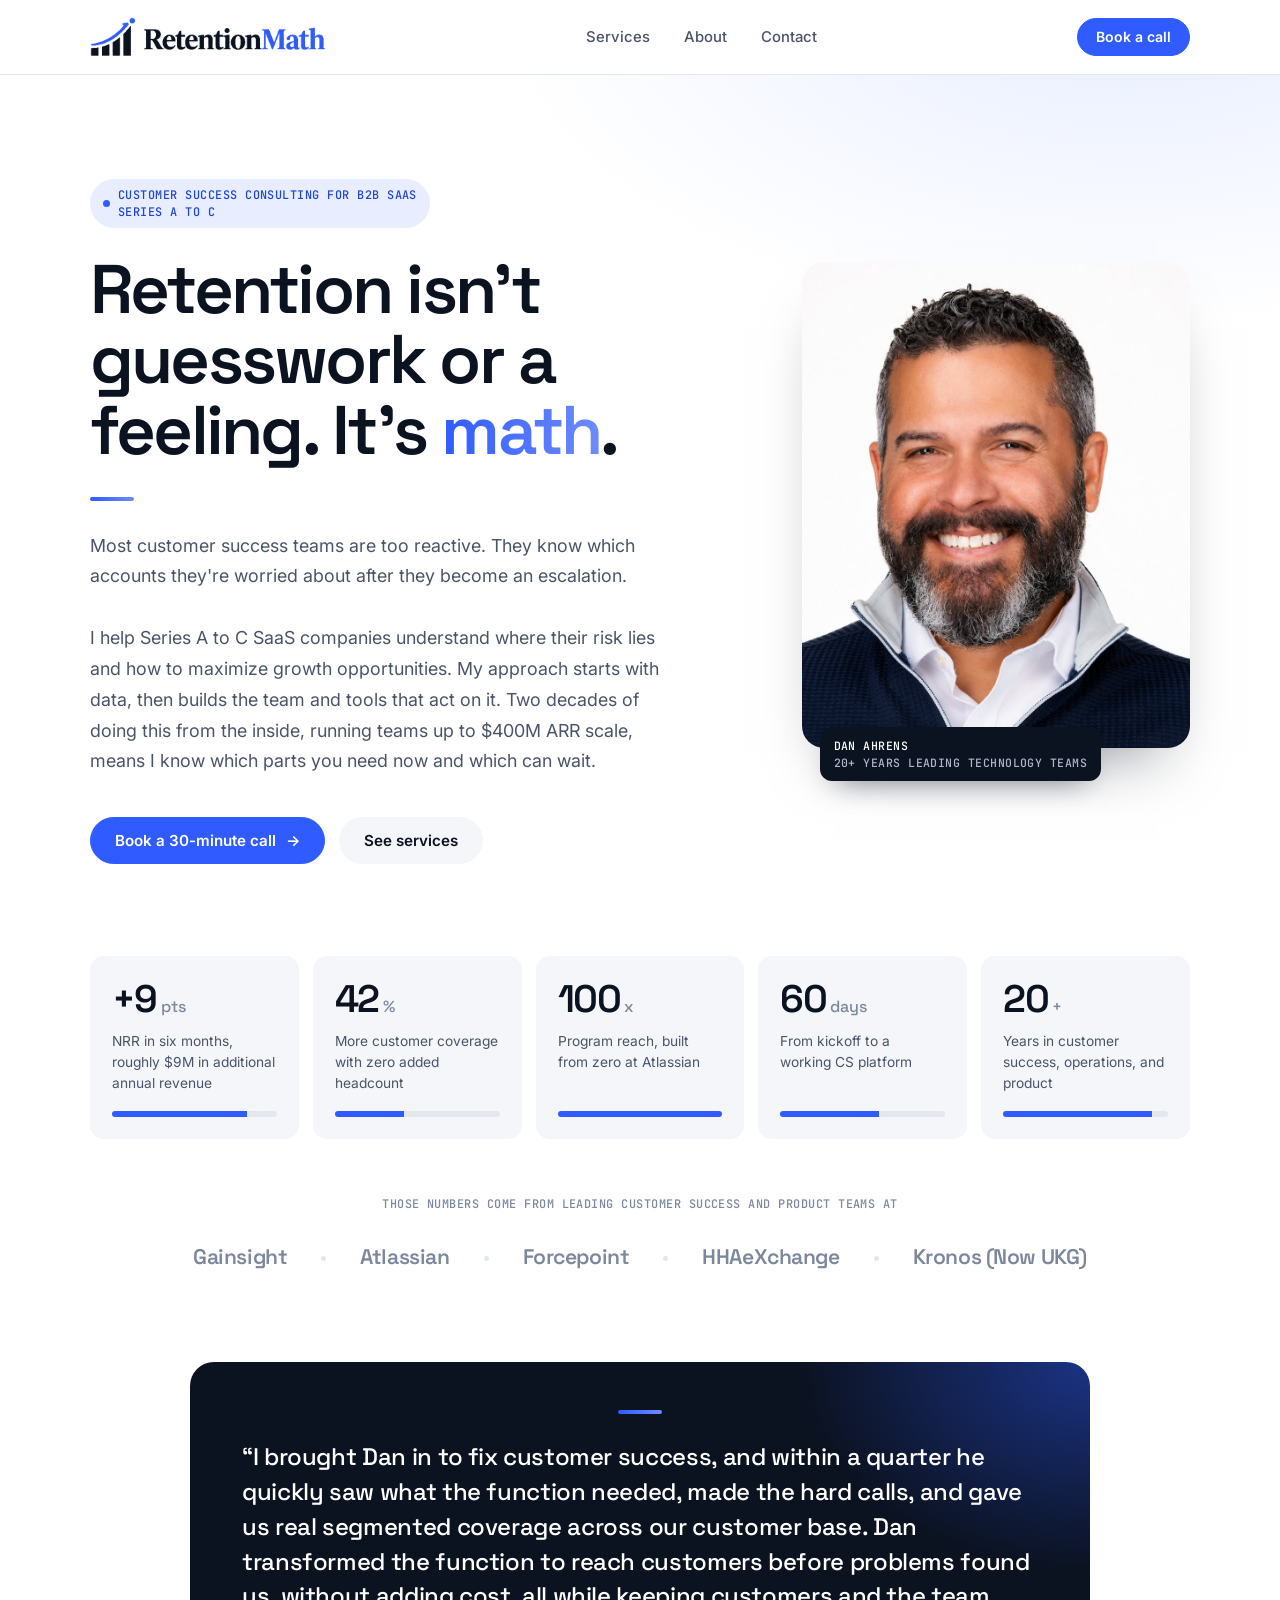
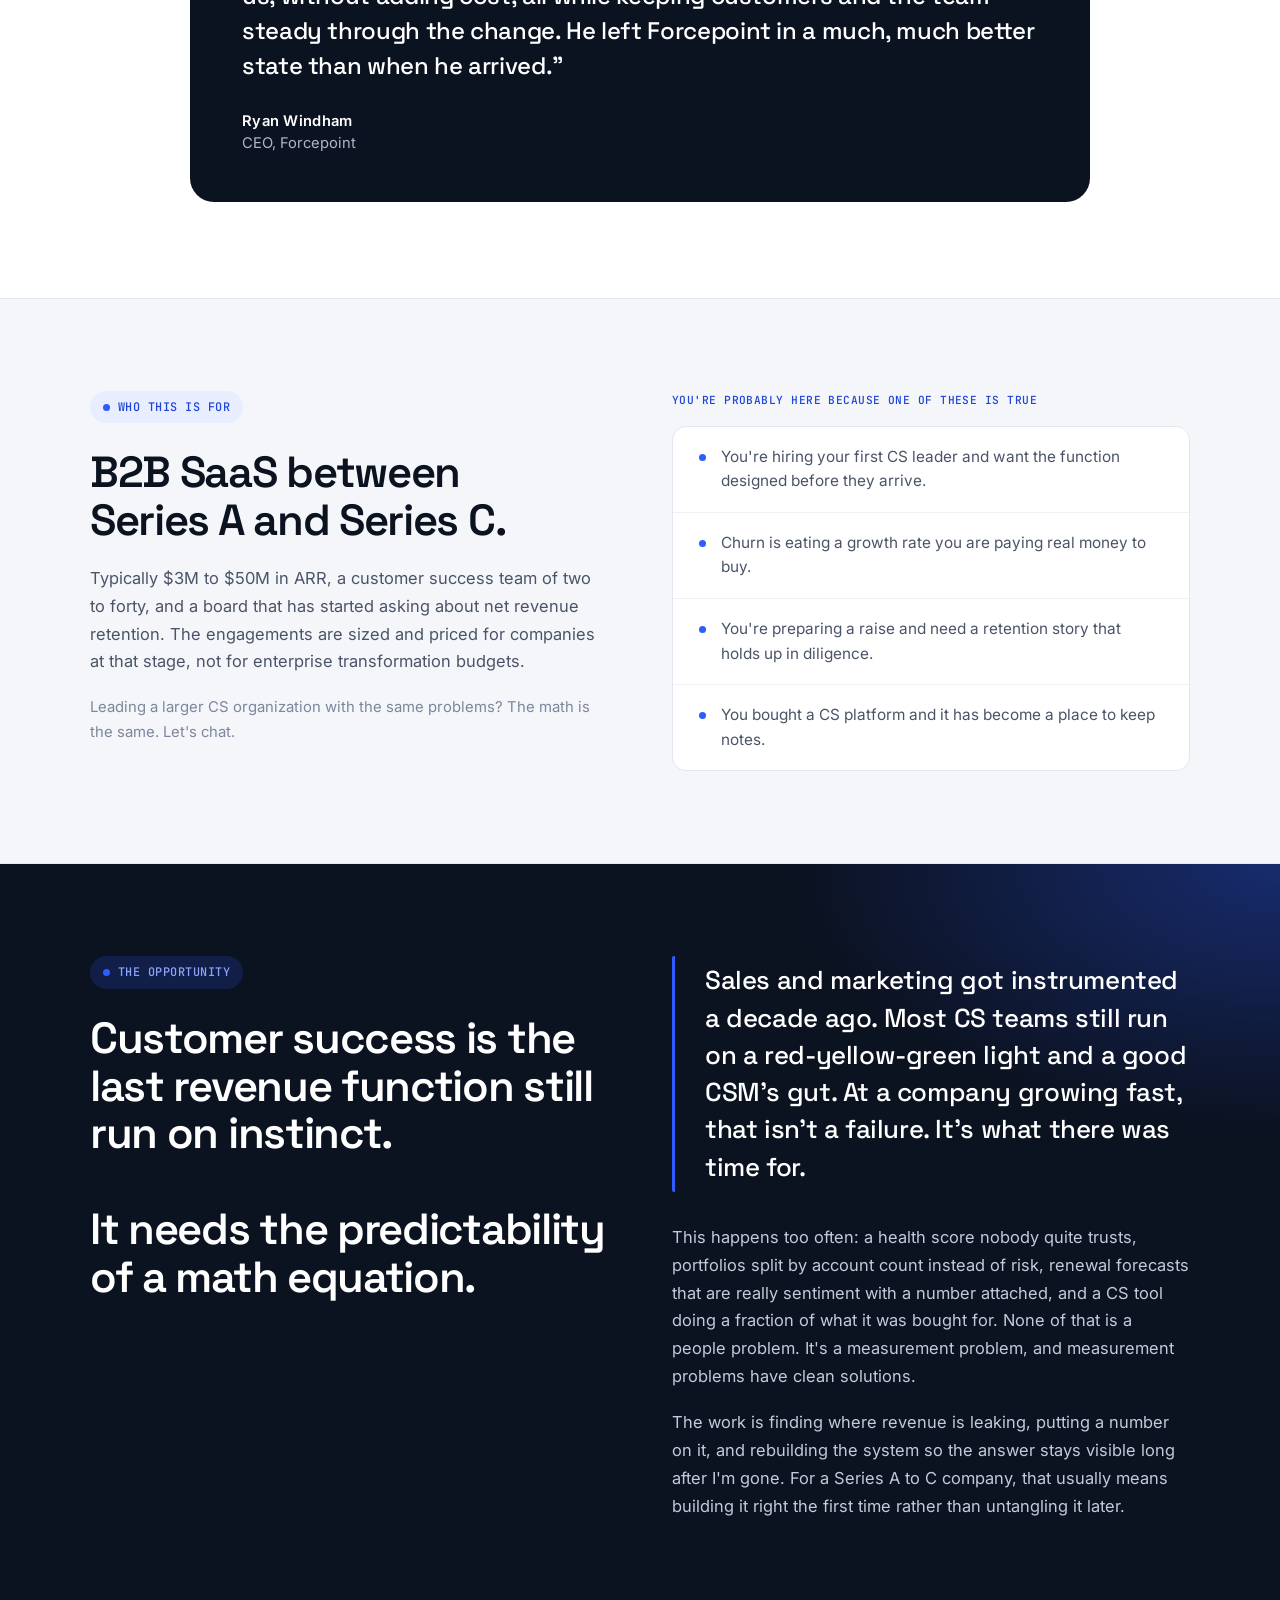
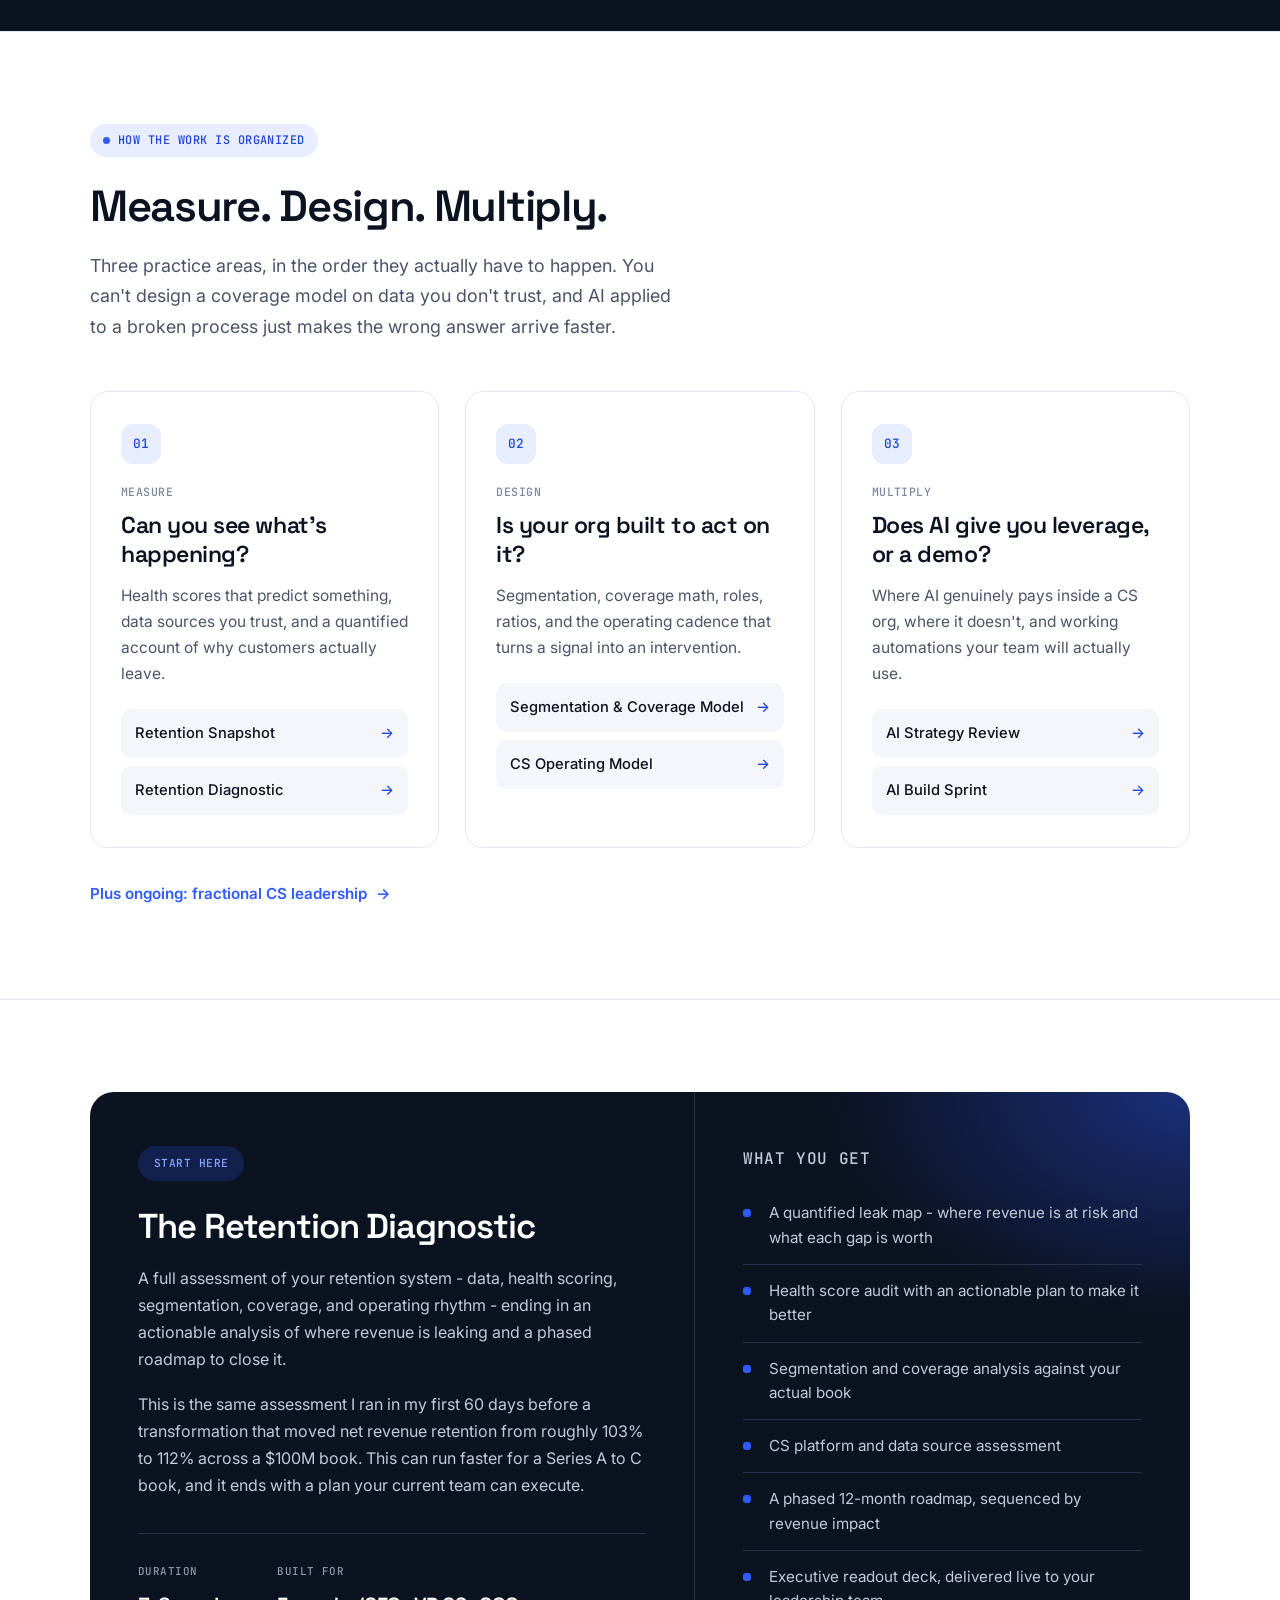
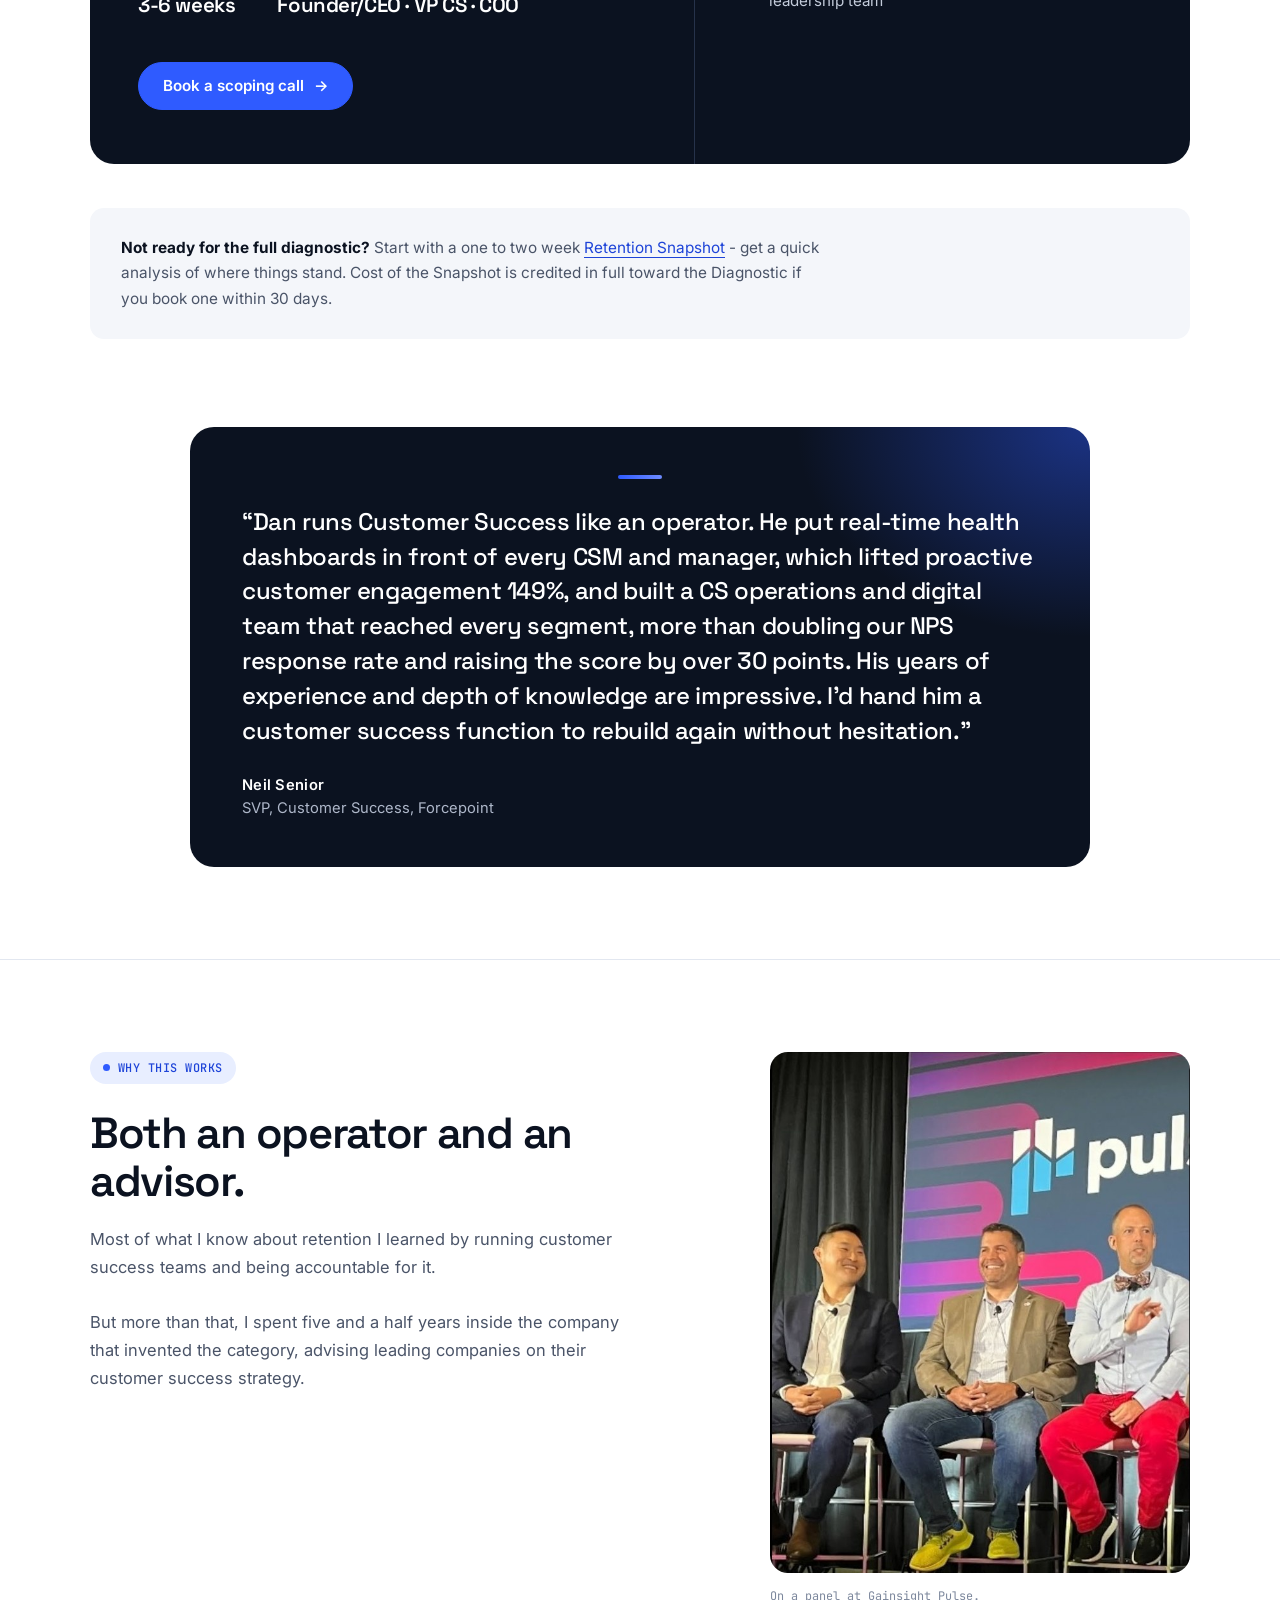
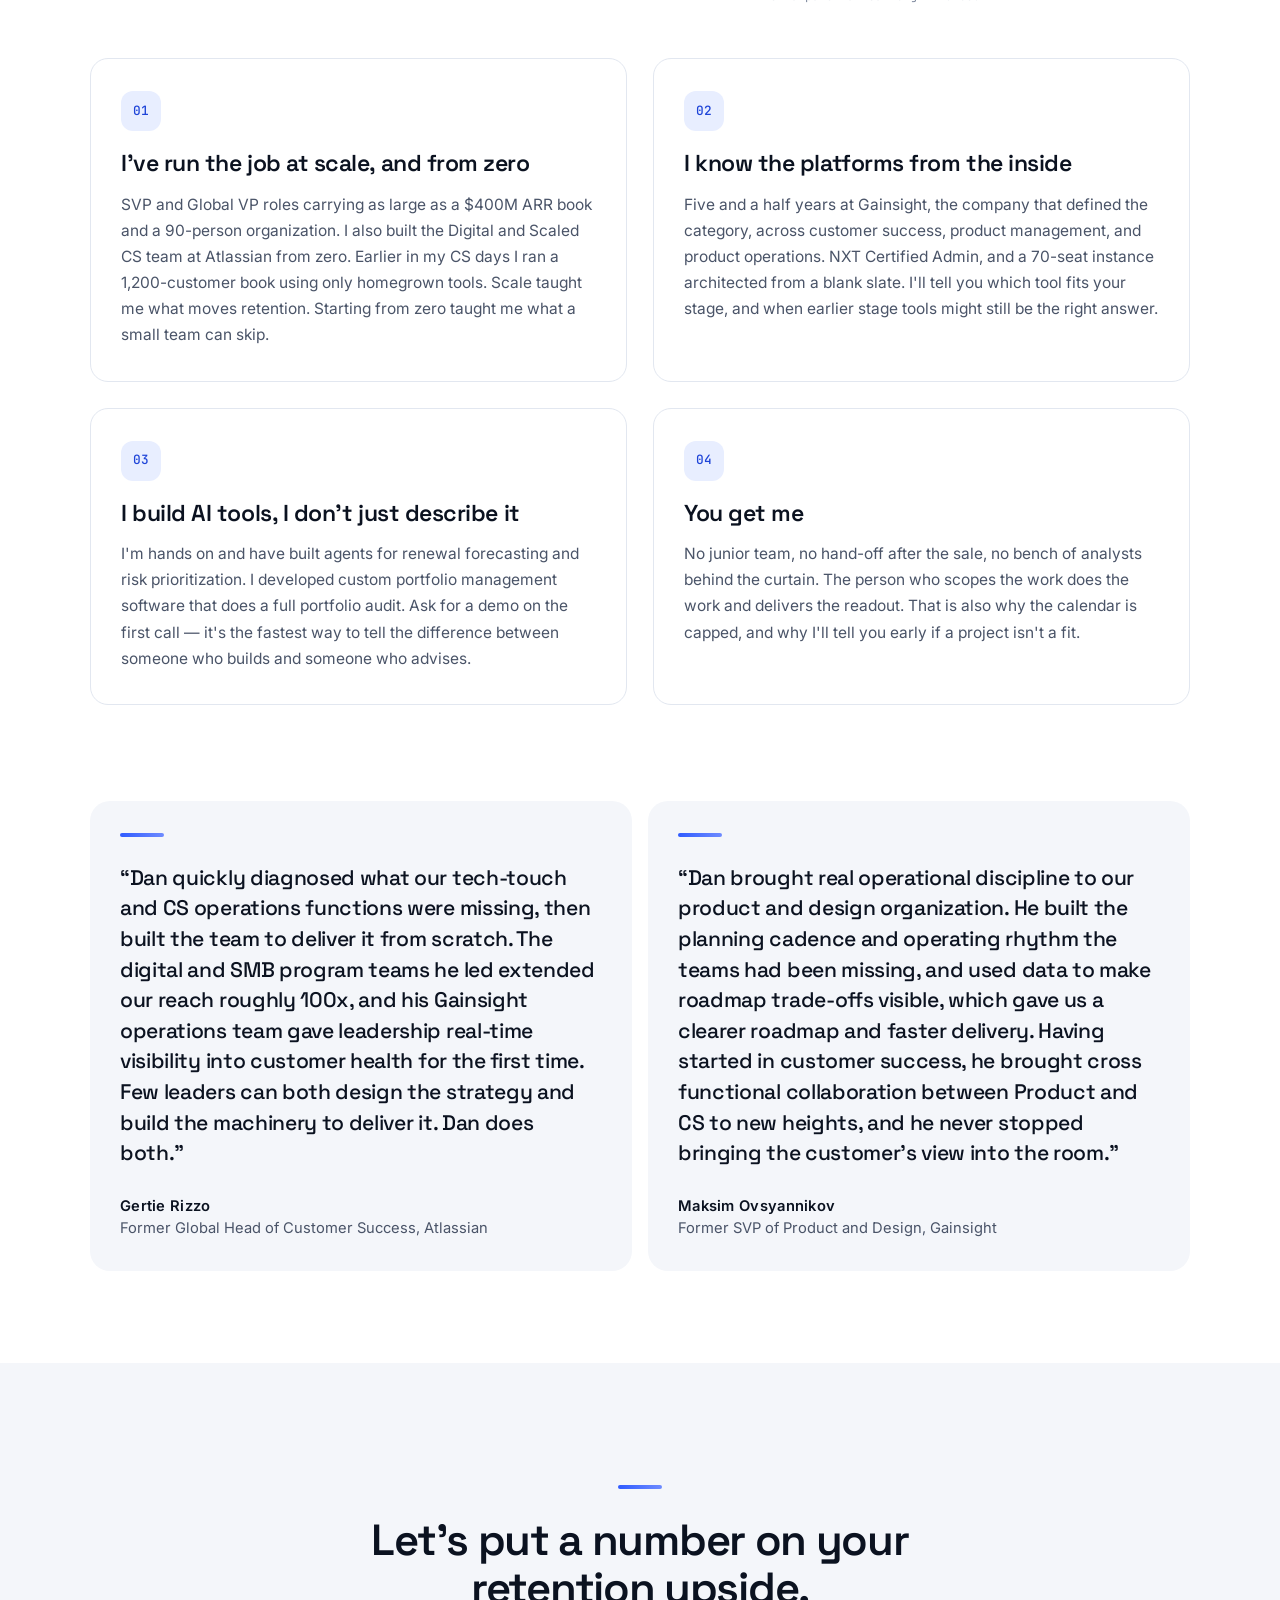
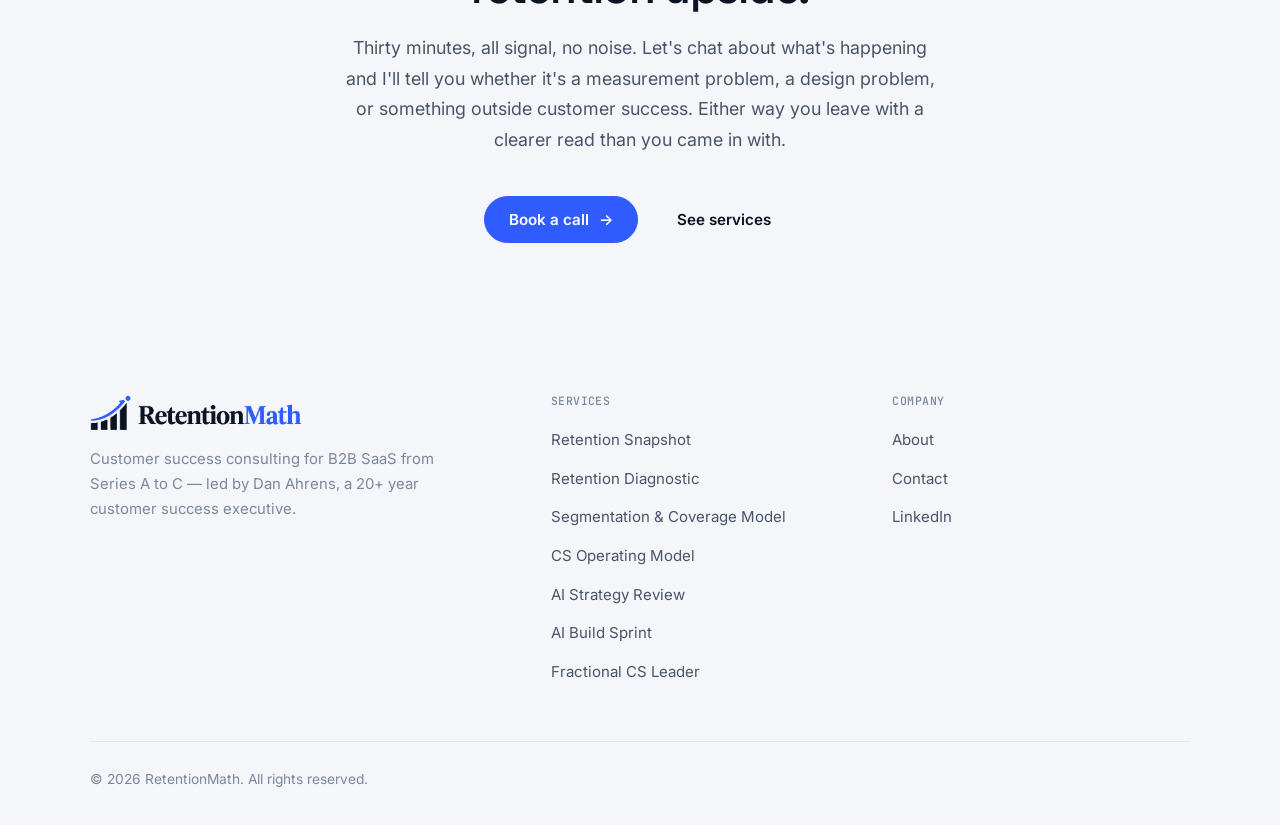
==== commit 0de134ea: "Add files via upload switch to signal design" ====
--- a/index.html
+++ b/index.html
@@ -14,12 +14,12 @@
 <meta property="og:image" content="https://retentionmath.com/assets/img/og.png">
 <meta name="twitter:card" content="summary_large_image">
 
-<link rel="icon" href="data:image/svg+xml,%3Csvg xmlns='http://www.w3.org/2000/svg' viewBox='0 0 32 32'%3E%3Crect width='32' height='32' rx='4' fill='%2316263F'/%3E%3Cpath d='M7 21.5 L13 14 L17 18 L25 8' stroke='%23D9B75F' stroke-width='2.6' fill='none' stroke-linecap='round' stroke-linejoin='round'/%3E%3C/svg%3E">
+<link rel="icon" href="data:image/svg+xml,%3Csvg xmlns='http://www.w3.org/2000/svg' viewBox='0 0 32 32'%3E%3Crect width='32' height='32' rx='4' fill='%230B1220'/%3E%3Cpath d='M7 21.5 L13 14 L17 18 L25 8' stroke='%232F5BFF' stroke-width='2.6' fill='none' stroke-linecap='round' stroke-linejoin='round'/%3E%3C/svg%3E">
 
 <link rel="preconnect" href="https://fonts.googleapis.com">
 <link rel="preconnect" href="https://fonts.gstatic.com" crossorigin>
-<link href="https://fonts.googleapis.com/css2?family=Playfair+Display:ital,wght@0,400;0,500;0,600;1,400;1,500&family=Lato:wght@400;700&display=swap" rel="stylesheet">
-<link rel="stylesheet" href="assets/css/site.css?v=30">
+<link href="https://fonts.googleapis.com/css2?family=Space+Grotesk:wght@400;500;600;700&amp;family=Inter:wght@400;500;600;700&amp;family=JetBrains+Mono:wght@400;500&amp;display=swap" rel="stylesheet">
+<link rel="stylesheet" href="assets/css/site.css?v=s2">
 </head>
 <body>
 <a class="skip" href="#main">Skip to content</a>
--- a/assets/css/site.css
+++ b/assets/css/site.css
@@ -1,33 +1,38 @@
 /* ============================================================
-   RetentionMath - design system
-   Warm paper, deep navy, gold. Playfair Display + Lato.
+   RetentionMath - design system, SIGNAL variant
+   White, ink, one cobalt accent. Space Grotesk + Inter + JetBrains Mono.
+   The base rules below are the original theme; the Signal layer at the end restyles them.
    ============================================================ */
 
 :root{
-  --paper:      #FAF8F5;
-  --paper-2:    #F2EFE9;
+  /* SIGNAL palette. Token names are kept from the original theme so that every rule and
+     inline style still resolves: "navy" is now the dark ink panel, "gold" is now cobalt. */
+  --paper:      #FFFFFF;
+  --paper-2:    #F4F6FA;
   --white:      #FFFFFF;
-  --navy:       #16263F;
-  --navy-2:     #1D3049;
-  --navy-line:  #2E3F58;
-  --ink:        #16263F;
-  --ink-2:      #4A5A70;
-  --ink-3:      #7A8798;
-  --on-navy:    #C4CCD8;
-  --on-navy-2:  #97A3B4;
-  --gold:       #C09A3E;
-  --gold-deep:  #96731F;
-  --gold-light: #D9B75F;
-  --gold-soft:  #D8C79B;
-  --line:       #E4DED2;
-  --line-soft:  #EDE7DC;
-
-  --font-display:"Playfair Display",Georgia,"Times New Roman",serif;
-  --font-body:"Lato","Segoe UI","Helvetica Neue",Arial,sans-serif;
+  --navy:       #0B1220;
+  --navy-2:     #141D30;
+  --navy-line:  #26324A;
+  --ink:        #0B1220;
+  --ink-2:      #4A5468;
+  --ink-3:      #7C879C;
+  --on-navy:    #C3CBDA;
+  --on-navy-2:  #8E99AE;
+  --gold:       #2F5BFF;
+  --gold-deep:  #1E44D8;
+  --gold-light: #8CA4FF;
+  --gold-soft:  #C9D4FF;
+  --blue-soft:  #E8EEFF;
+  --line:       #E2E7F0;
+  --line-soft:  #EDF1F6;
+
+  --font-display:"Space Grotesk","Segoe UI",Arial,sans-serif;
+  --font-body:"Inter","Segoe UI","Helvetica Neue",Arial,sans-serif;
+  --font-mono:"JetBrains Mono",Consolas,monospace;
 
   --wrap: 1180px;
   --gut: 40px;
-  --r: 0px;
+  --r: 14px;
 }
 
 *,*::before,*::after{box-sizing:border-box}
@@ -656,3 +661,171 @@
 .cell ul li a:hover .arrow{transform:translateX(3px)}
 .testi-row--2{grid-template-columns:1fr 1fr;gap:56px 64px}
 @media (max-width:900px){.testi-row--2{grid-template-columns:1fr;gap:48px}}
+
+/* ============================================================
+   SIGNAL LAYER
+   Everything below restyles the original components. It changes no content and no
+   order: rounded surfaces, pill buttons, KPI tiles, mono labels, cobalt accent,
+   dark "console" panels for the navy blocks and the standalone quotes.
+   ============================================================ */
+@media (max-width:640px){:root{--gut:20px}}
+
+body{font-size:16.5px;line-height:1.68}
+h1,h2,h3,h4{font-weight:600;letter-spacing:-.03em;line-height:1.1}
+h1{letter-spacing:-.04em;line-height:1.02}
+h3{letter-spacing:-.02em;line-height:1.25}
+em,.it{font-style:normal}
+.hl{font-style:normal;background:linear-gradient(90deg,var(--gold),#6E8BFF);-webkit-background-clip:text;background-clip:text;color:transparent}
+
+/* mono micro-labels replace the letter-spaced caps */
+.eyebrow,.expstrip__l,.cell__k,.trig__h,.deliver__h,.flag__meta dt,.tl__role,.post__m,.post__go,
+.field label,.ftr h4,.idx__band-k,.idx__get-h,.idx__for,.idx__side dt,.endorse__h,.portrait figcaption{
+  font-family:var(--font-mono);font-weight:500;letter-spacing:.04em;text-transform:uppercase;
+}
+.eyebrow{
+  display:inline-flex;align-items:center;gap:8px;font-size:.74rem;line-height:1.4;color:var(--gold-deep);
+  background:var(--blue-soft);padding:8px 13px;border-radius:999px;margin-bottom:26px;
+}
+.eyebrow::before{content:"";width:7px;height:7px;border-radius:50%;background:var(--gold);flex:none}
+.section--navy .eyebrow{background:rgba(47,91,255,.18);color:var(--gold-light)}
+
+/* the rule-and-diamond motif becomes a short cobalt signal bar */
+.rule{max-width:none;margin:30px 0 28px;gap:0}
+.rule::before,.rule::after{display:none}
+.rule i{width:44px;height:4px;border-radius:99px;clip-path:none;background:linear-gradient(90deg,var(--gold),#6E8BFF)}
+.rule--center{justify-content:center}
+
+/* buttons: pills, sentence case */
+.btn{border-radius:999px;text-transform:none;letter-spacing:0;font-size:.95rem;font-weight:600;padding:15px 24px}
+.btn--sm{padding:11px 18px;font-size:.88rem}
+.btn--primary{background:var(--gold);border-color:var(--gold);color:#fff}
+.btn--primary:hover{background:var(--gold-deep);border-color:var(--gold-deep);color:#fff}
+.btn--ghost{background:var(--paper-2);border-color:var(--paper-2);color:var(--ink)}
+.btn--ghost:hover{background:var(--line);border-color:var(--line);color:var(--ink)}
+.tlink{text-transform:none;letter-spacing:0;font-size:.95rem;font-weight:600;color:var(--gold)}
+.section--navy .btn--primary,.flag .btn--primary{background:var(--gold);border-color:var(--gold);color:#fff}
+.section--navy .btn--primary:hover,.flag .btn--primary:hover{background:#fff;border-color:#fff;color:var(--ink)}
+.section--navy .btn--ghost{background:rgba(255,255,255,.08);border-color:transparent;color:#fff}
+
+/* header */
+.hdr{background:rgba(255,255,255,.88);border-bottom-color:var(--line)}
+.hdr__in{height:74px}
+.nav a{text-transform:none;letter-spacing:0;font-size:.93rem;font-weight:500}
+.nav a[aria-current="page"]{color:var(--gold-deep)}
+.nav a[aria-current="page"]::after{height:2px;border-radius:2px;bottom:-4px}
+.burger{border-radius:10px}
+@media (max-width:880px){.nav{inset:74px 0 auto 0}}
+
+/* hero: soft cobalt glow instead of the brand arcs */
+.hero{background:radial-gradient(900px 460px at 88% -8%,var(--blue-soft),transparent 70%)}
+.gridlines{display:none}
+
+/* portrait as a product card */
+.portrait::before{display:none}
+.portrait img{border:0;border-radius:22px;box-shadow:0 34px 60px -32px rgba(11,18,32,.5)}
+.portrait figcaption{
+  display:inline-block;margin-top:-22px;margin-left:18px;padding:10px 14px;border-radius:12px;
+  background:var(--ink);color:#AEB7C9;font-size:.72rem;line-height:1.5;box-shadow:0 14px 30px -16px rgba(11,18,32,.6);
+}
+.portrait figcaption b{color:#fff;font-weight:500}
+
+/* stats become KPI tiles */
+.stats{background:none;border:0;gap:14px;padding:4px 0}
+.stat{background:var(--paper-2);border:0!important;border-radius:var(--r);padding:24px 22px 22px;display:flex;flex-direction:column}
+.stat__n{font-weight:600;letter-spacing:-.04em;font-size:clamp(2rem,3vw,2.5rem)}
+.stat__n .u{font-style:normal;color:var(--ink-3);font-size:.42em;font-weight:500;letter-spacing:0;margin-left:4px}
+.stat__l{margin-top:12px;color:var(--ink-2);font-size:.86rem;flex:1}
+.stat::after{content:"";height:6px;border-radius:99px;margin-top:16px;background:linear-gradient(90deg,var(--gold) 0 var(--fill,70%),var(--line) var(--fill,70%))}
+.stat:nth-child(1){--fill:82%}.stat:nth-child(2){--fill:42%}.stat:nth-child(3){--fill:100%}.stat:nth-child(4){--fill:60%}.stat:nth-child(5){--fill:90%}
+
+/* experience strip */
+.expstrip__l{font-size:.74rem;color:var(--ink-3)}
+.expstrip__row span{font-family:var(--font-display);font-weight:600;letter-spacing:-.02em;color:var(--ink-3)}
+.expstrip__row span:not(:last-child)::after{clip-path:none;border-radius:50%;background:var(--line);width:5px;height:5px}
+
+/* cards */
+.cell{border-radius:18px;padding:32px 30px;transition:border-color .15s ease,box-shadow .15s ease}
+.cell:hover{border-color:var(--gold-soft);box-shadow:0 22px 44px -30px rgba(47,91,255,.55)}
+.cell__n{font-family:var(--font-mono);font-style:normal;font-size:.8rem;font-weight:500;color:var(--gold-deep);
+  width:40px;height:40px;border-radius:12px;background:var(--blue-soft);display:grid;place-items:center;margin-bottom:18px}
+.cell__k{font-size:.72rem;color:var(--ink-3);margin-bottom:10px}
+.cell ul{border-top:0;padding-top:0;display:grid;gap:8px}
+.cell ul li{padding:0}
+.cell ul li a{display:flex;justify-content:space-between;align-items:center;background:var(--paper-2);padding:12px 14px;border-radius:10px;border:0;color:var(--ink);font-weight:500;font-size:.92rem}
+.cell ul li a:hover{background:var(--blue-soft);color:var(--gold-deep)}
+.section--navy .cell{border-radius:18px}
+
+/* dark panels: the POV band and the flagship */
+.section--navy{background:var(--navy) radial-gradient(700px 380px at 100% 0%,rgba(47,91,255,.35),transparent 70%)}
+.section--navy .pov p{color:#fff}
+.flag{border-radius:24px;overflow:hidden;position:relative;background:var(--navy) radial-gradient(520px 320px at 100% 0%,rgba(47,91,255,.4),transparent 70%)}
+.flag__tag{border-radius:999px;font-family:var(--font-mono);font-weight:500;letter-spacing:.04em;background:rgba(47,91,255,.2);border-color:transparent;color:var(--gold-light)}
+.flag__meta dd{font-weight:600;letter-spacing:-.02em}
+.deliver li::before{clip-path:none;border-radius:3px;width:8px;height:8px;top:22px}
+
+/* bullets: diamonds become small cobalt dots */
+.prose ul li::before,.trig li::before{clip-path:none;border-radius:50%;width:7px;height:7px}
+.trig{border-radius:var(--r);overflow:hidden}
+
+/* pull quotes lose the italic */
+.pov{border-left-width:3px;border-radius:2px}
+.pov p{font-style:normal;font-weight:500;letter-spacing:-.015em}
+
+/* surfaces */
+.aside-note,.post,.idx__side,.form__status,.field input,.field select,.field textarea{border-radius:var(--r)}
+.aside-note{background:var(--paper-2);border-color:transparent}
+.fig img,.side__shot img,.shot img{border:0;border-radius:18px}
+.fig figcaption{border-left:0;padding-left:0;font-family:var(--font-mono);font-size:.74rem}
+.post{border-radius:18px}
+.post:hover{border-color:var(--gold-soft);box-shadow:0 22px 44px -30px rgba(47,91,255,.55)}
+.post__go{color:var(--gold)}
+.cta{background:var(--paper-2);border-top:0}
+.cal{border-radius:18px;overflow:hidden}
+.field input:focus,.field select:focus,.field textarea:focus{border-color:var(--gold);box-shadow:0 0 0 4px var(--blue-soft)}
+
+/* timeline */
+.tl__co{font-weight:600;letter-spacing:-.02em}
+.tl__role{font-size:.72rem;color:var(--gold-deep)}
+.tl__when{font-family:var(--font-mono);font-weight:500;letter-spacing:0}
+
+/* services offer index */
+.index{border-radius:20px;overflow:hidden}
+.idx__band{background:var(--paper-2)}
+.idx__band-n,.lane__n{font-family:var(--font-mono);font-style:normal;font-size:.8rem;color:var(--gold-deep);
+  background:var(--blue-soft);padding:5px 8px;border-radius:8px;line-height:1}
+.idx__btn:hover{background:#FAFBFE}
+.idx__name{font-weight:600;letter-spacing:-.02em}
+.idx__tag{font-family:var(--font-mono);font-weight:500;letter-spacing:.04em;border-radius:999px;border:0;background:var(--blue-soft);color:var(--gold-deep);padding:4px 9px}
+.idx__tog{border-radius:50%;background:var(--paper-2);border-color:transparent}
+.idx__btn:hover .idx__tog{background:var(--blue-soft);border-color:transparent}
+.idx__get li::before{height:2px;border-radius:2px}
+.idx__side dd{font-weight:600;letter-spacing:-.02em}
+.idx__item--navy .idx__body{background:var(--navy) radial-gradient(520px 300px at 100% 0%,rgba(47,91,255,.35),transparent 70%)}
+.idx__item--navy .idx__side{border-radius:var(--r)}
+.idx__item--navy .idx__side .btn--primary,.idx__item--navy .idx__side .btn--ghost{background:var(--gold);border-color:var(--gold);color:#fff}
+.idx__item--navy .idx__side .btn--primary:hover,.idx__item--navy .idx__side .btn--ghost:hover{background:#fff;border-color:#fff;color:var(--ink)}
+
+/* testimonials: a standalone quote is a dark console card; quotes in the
+   home pair and the About row stay light */
+.testi{background:var(--navy) radial-gradient(420px 300px at 100% 0%,rgba(47,91,255,.45),transparent 70%);
+  color:#E7ECF5;border-radius:24px;padding:48px 52px;text-align:left;max-width:900px;overflow:hidden}
+.testi .rule{margin:0 0 26px}
+.testi blockquote p{font-family:var(--font-display);font-style:normal;font-weight:500;letter-spacing:-.015em;color:#fff;font-size:clamp(1.2rem,2vw,1.5rem);line-height:1.45}
+.testi figcaption{color:#AEB7C9}
+.testi figcaption b{color:#fff;font-weight:600}
+@media (max-width:640px){.testi{padding:32px 24px;border-radius:20px}}
+
+.testi-pair .testi,.testi-row .testi{background:var(--paper-2);color:var(--ink);padding:32px 30px;border-radius:20px}
+.testi-pair .testi blockquote p,.testi-row .testi blockquote p{color:var(--ink);font-weight:500}
+.testi-pair .testi figcaption,.testi-row .testi figcaption{color:var(--ink-2)}
+.testi-pair .testi figcaption b,.testi-row .testi figcaption b{color:var(--ink)}
+.testi-pair{gap:16px}
+.testi-row,.testi-row--2{gap:16px}
+.endorse{border-top:0;padding-top:0}
+.endorse__h{font-size:.74rem;color:var(--ink-3)}
+
+/* footer */
+.ftr{background:var(--paper-2);border-top:0}
+.ftr h4{color:var(--ink-3);font-size:.72rem}
+.ftr ul a:hover{color:var(--gold)}
+.skip:focus{border-radius:10px}
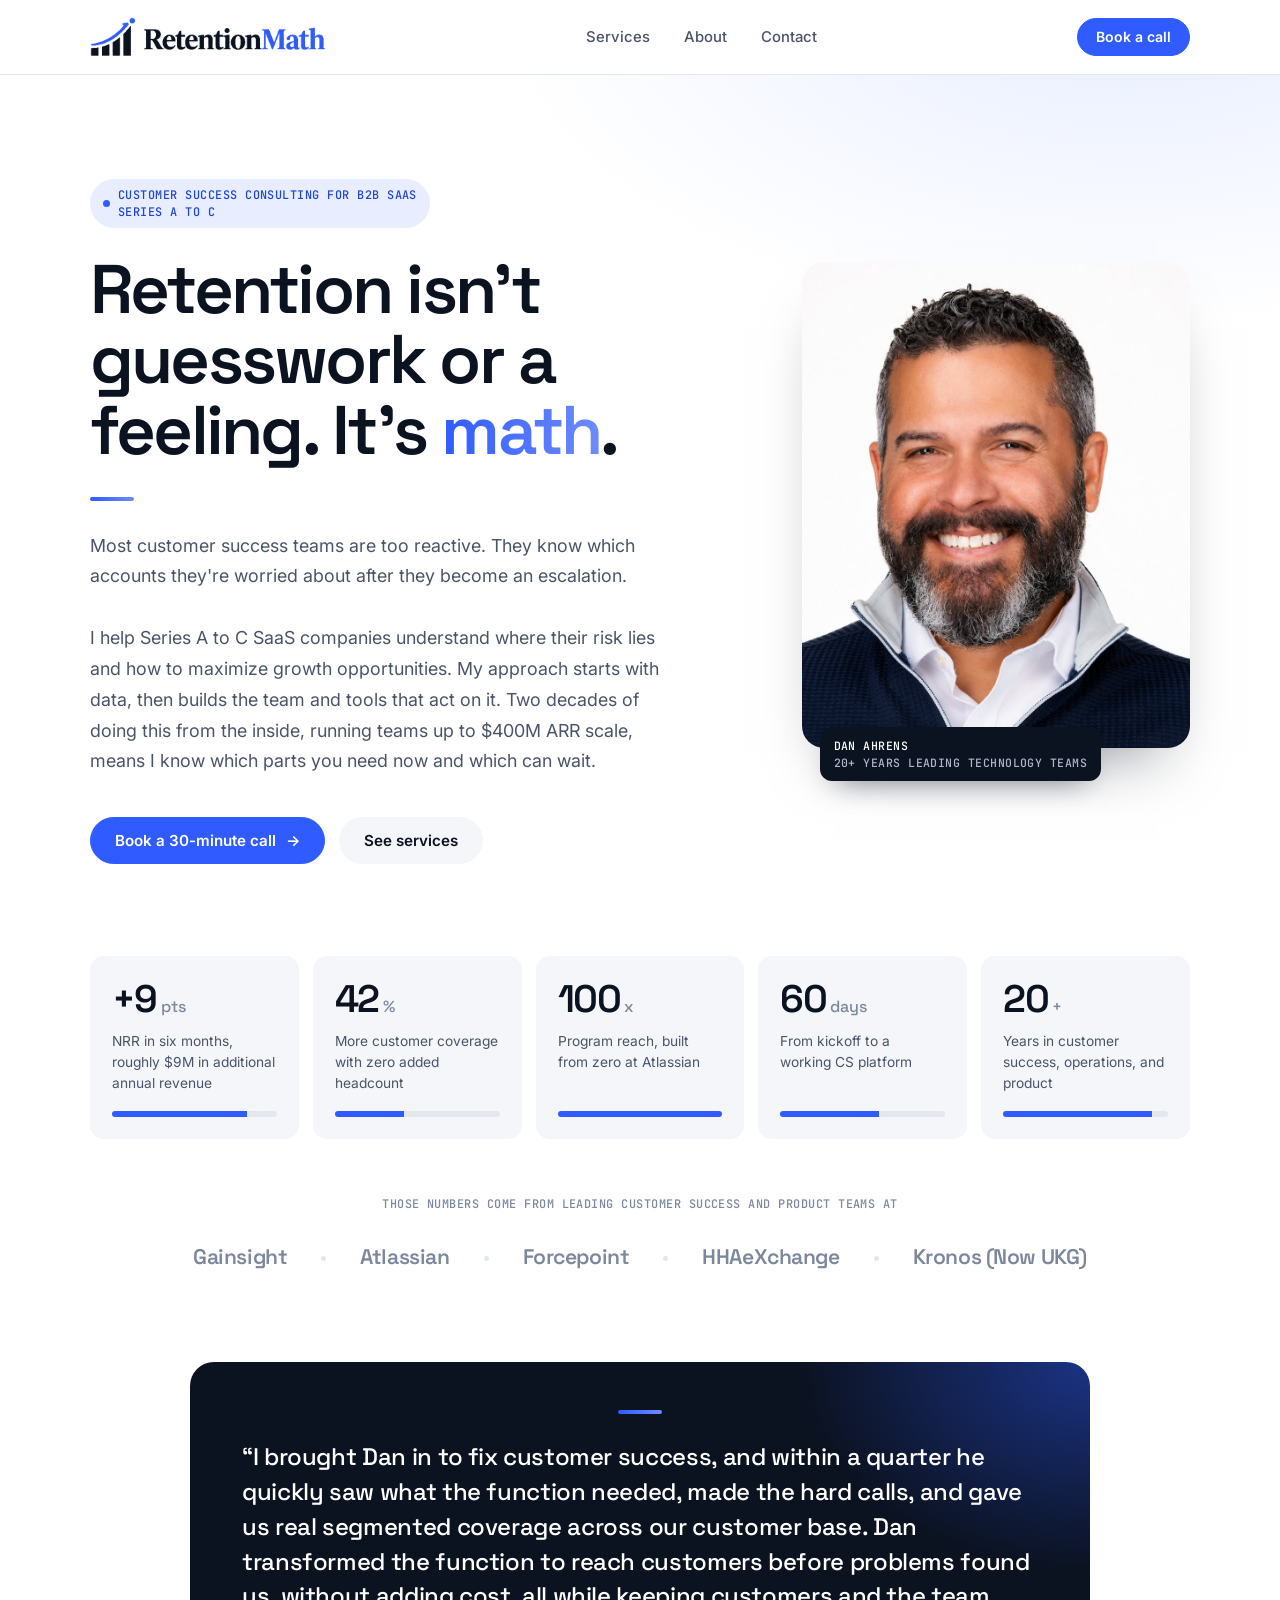
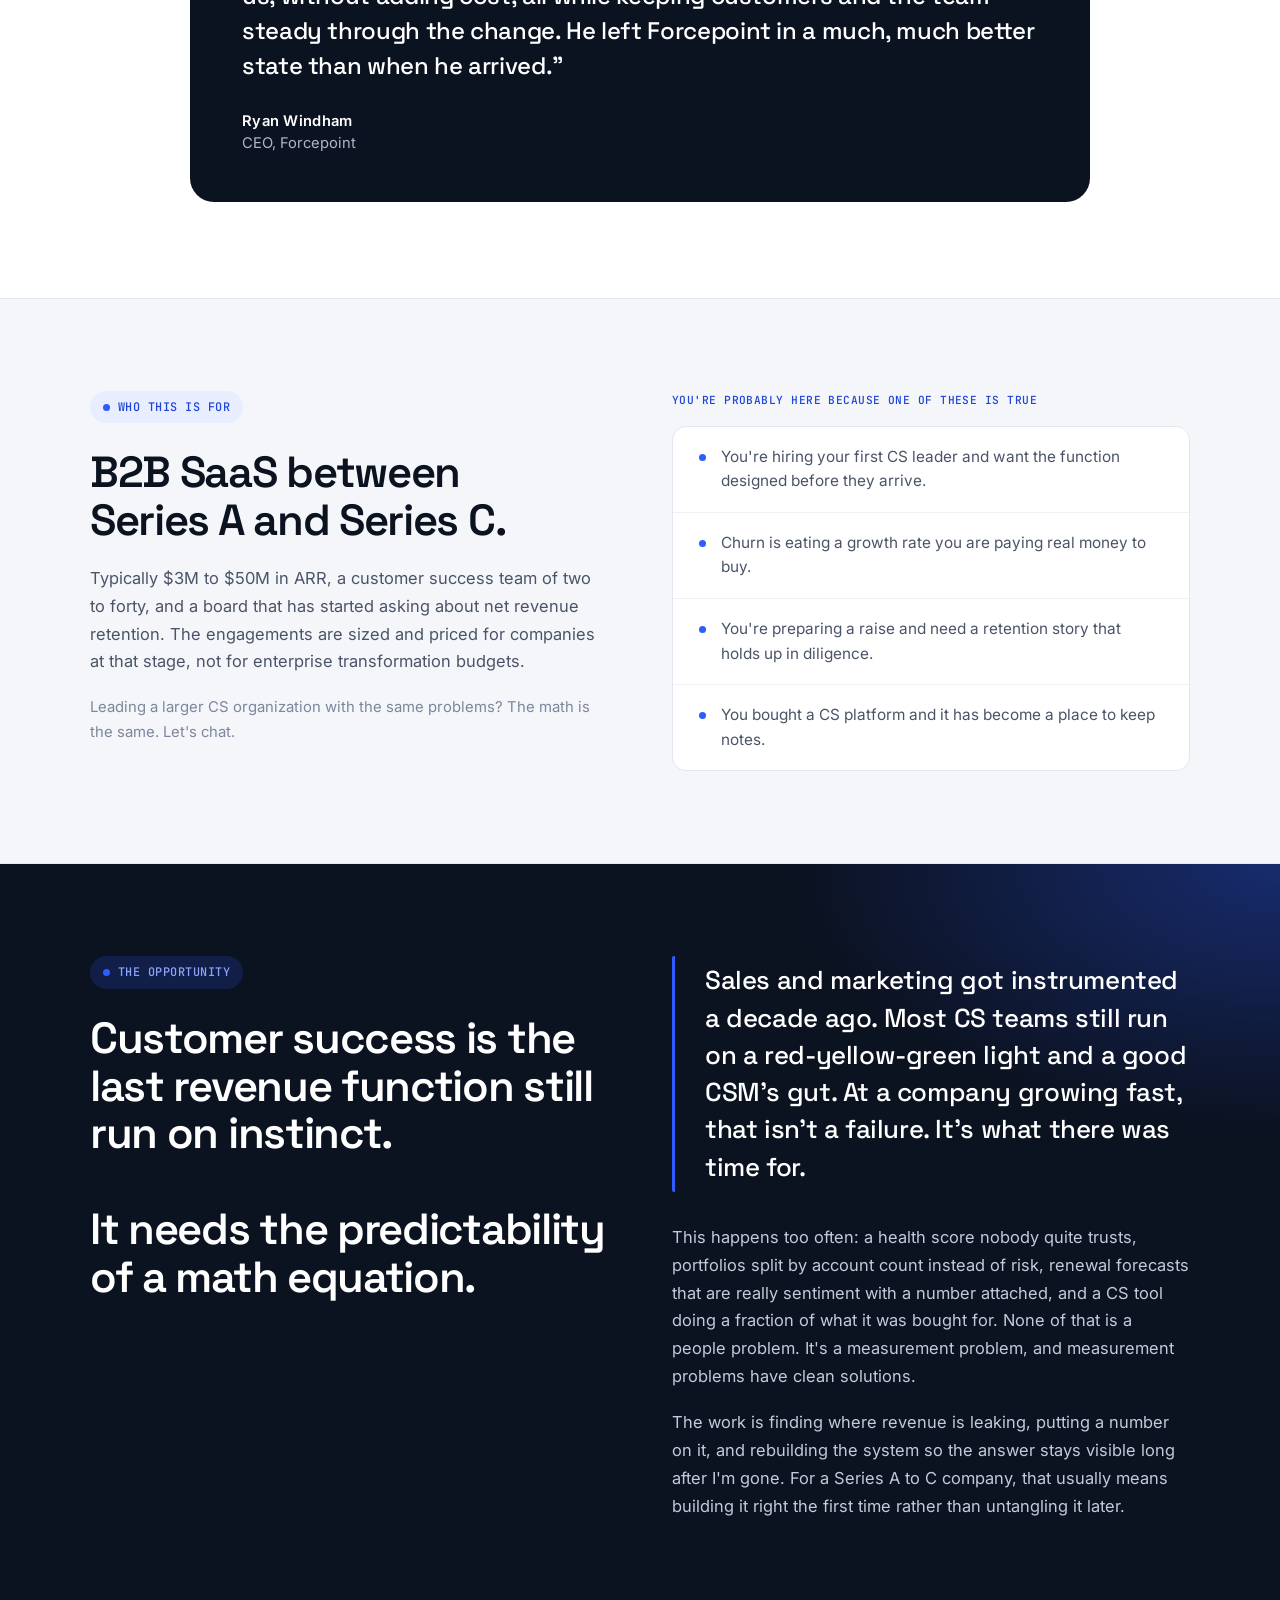
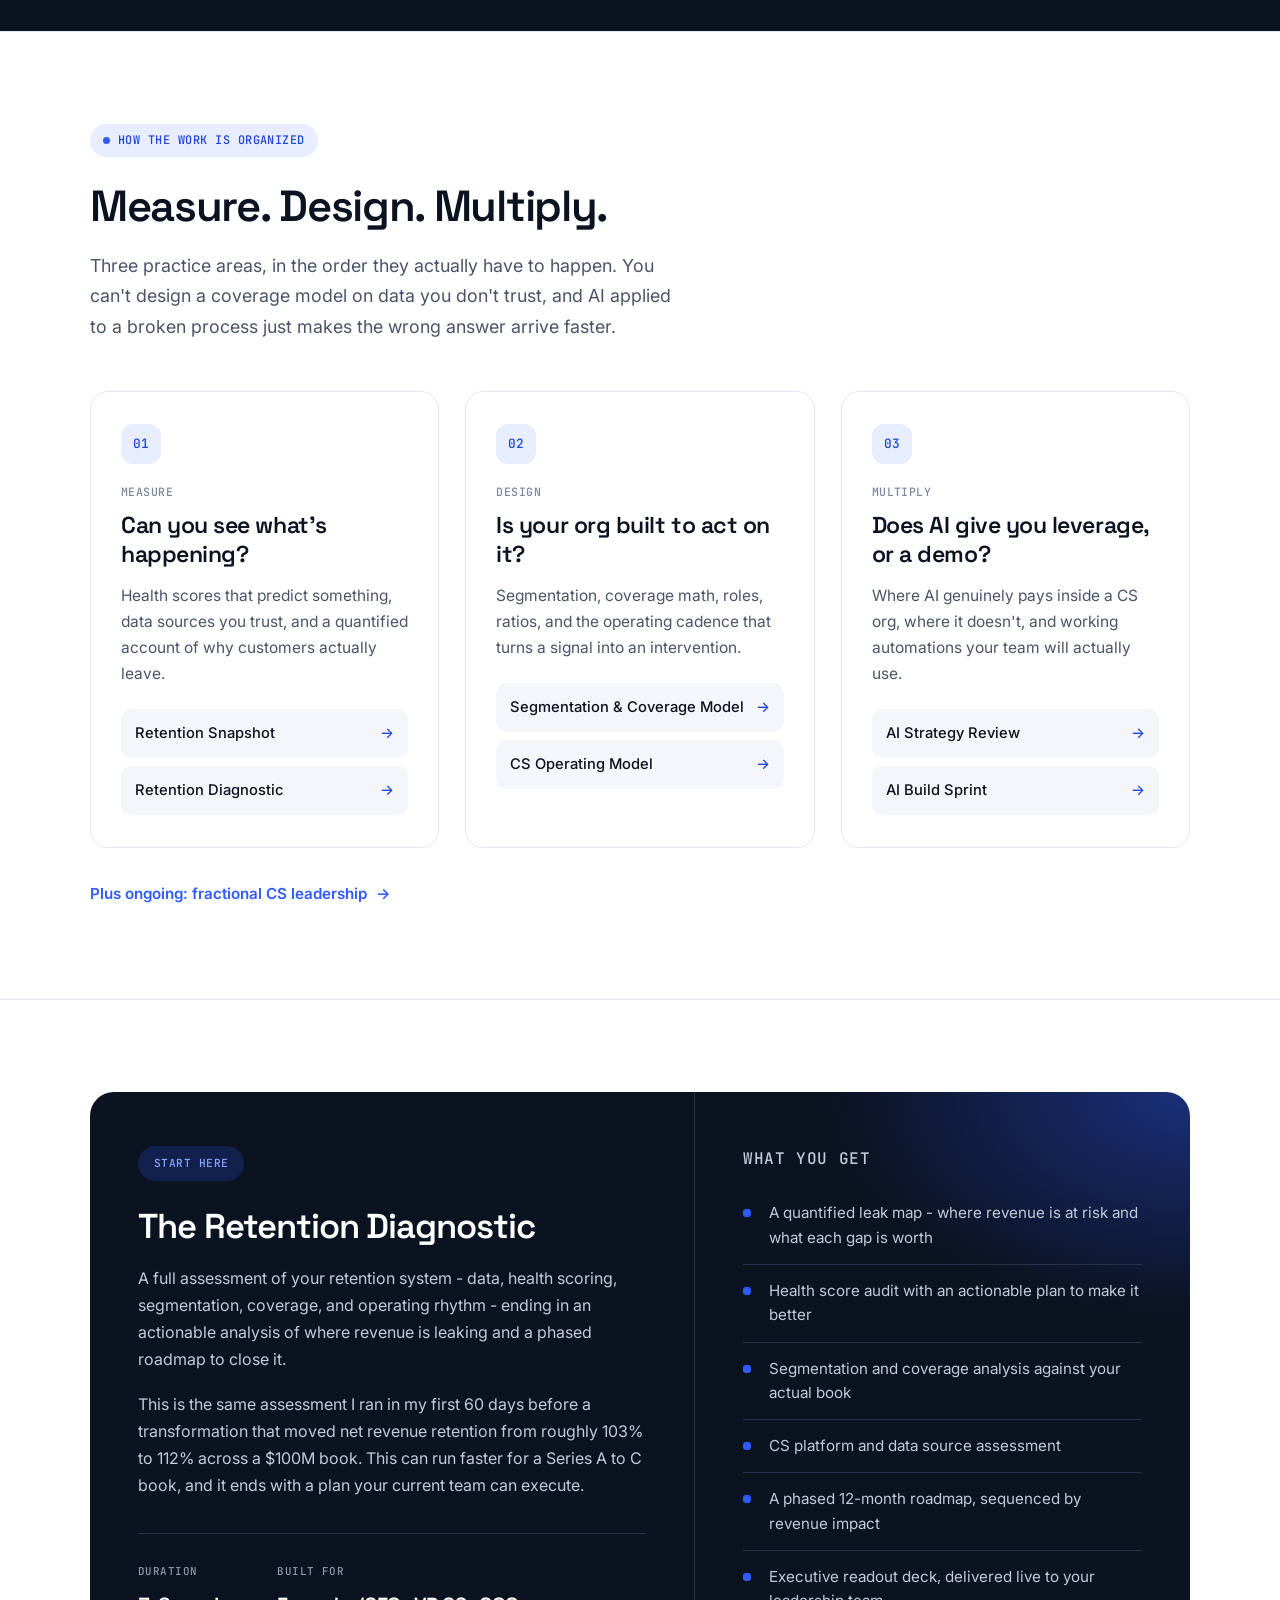
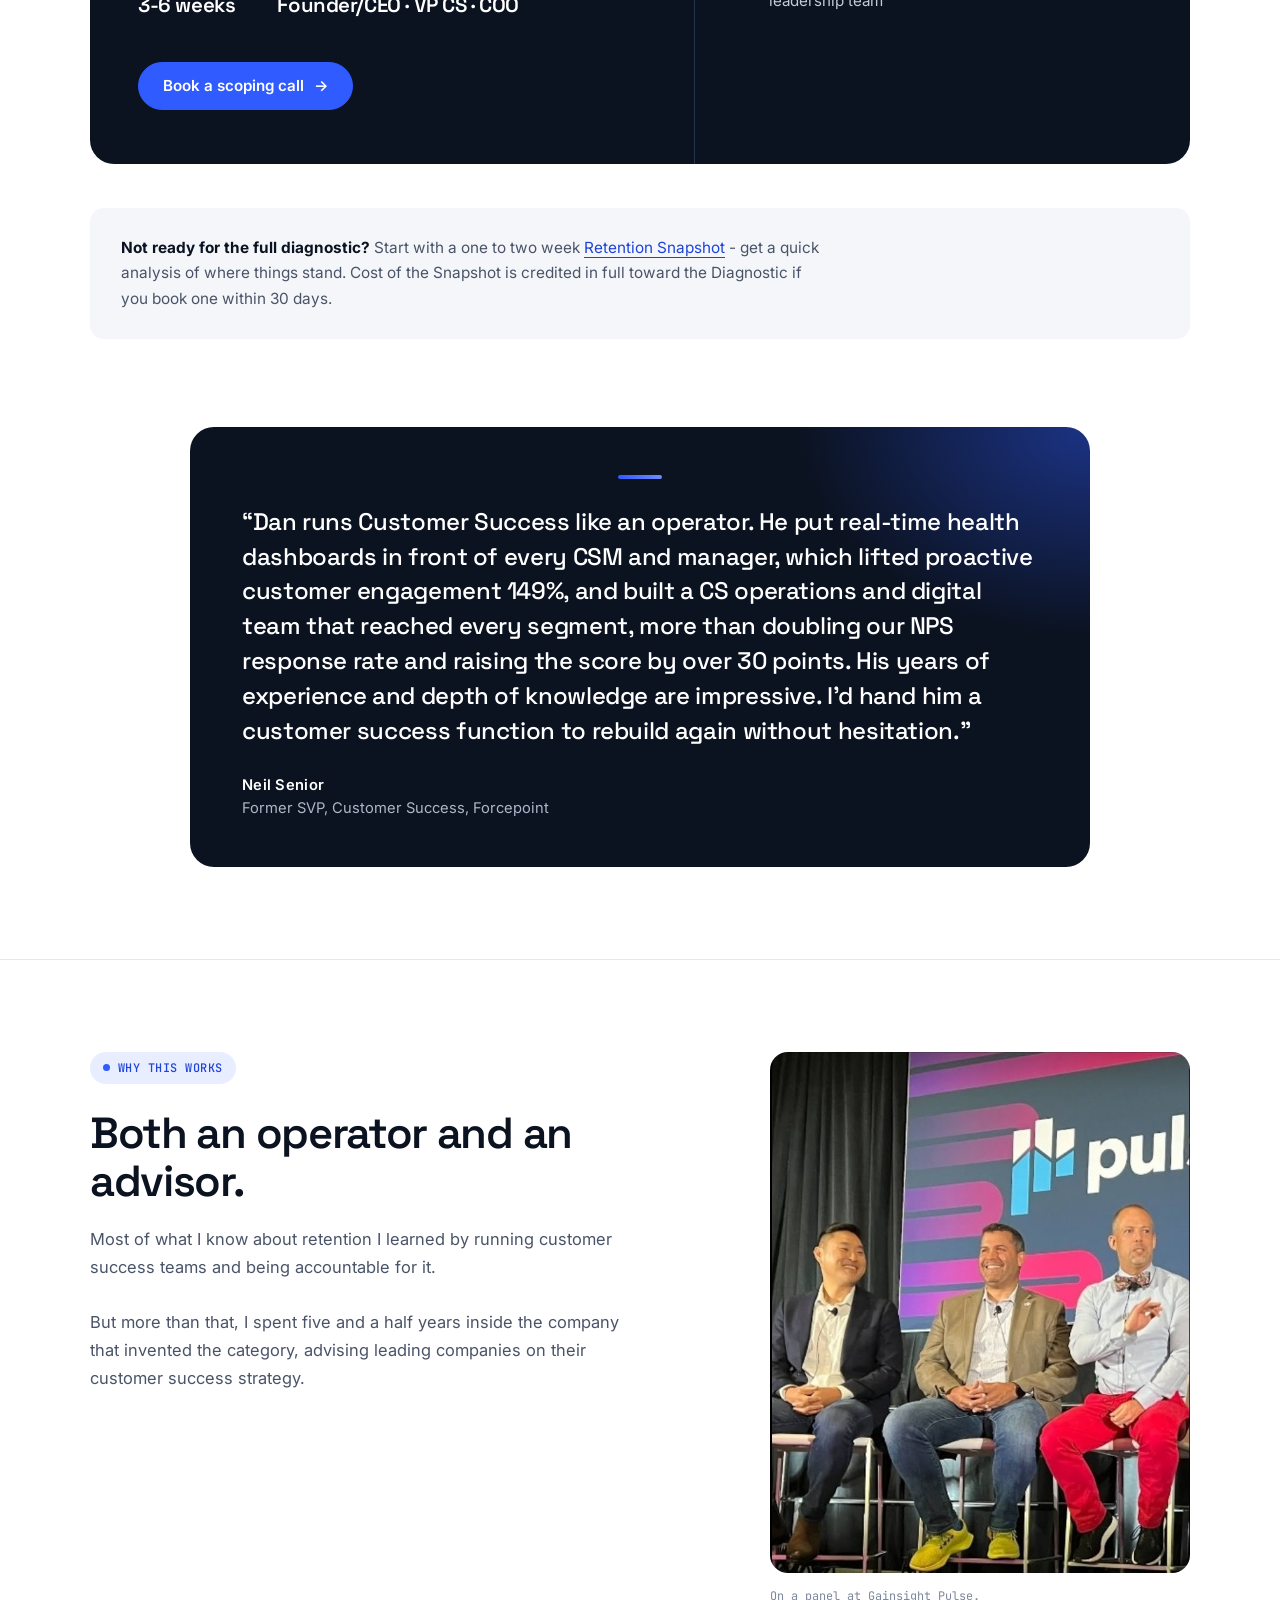
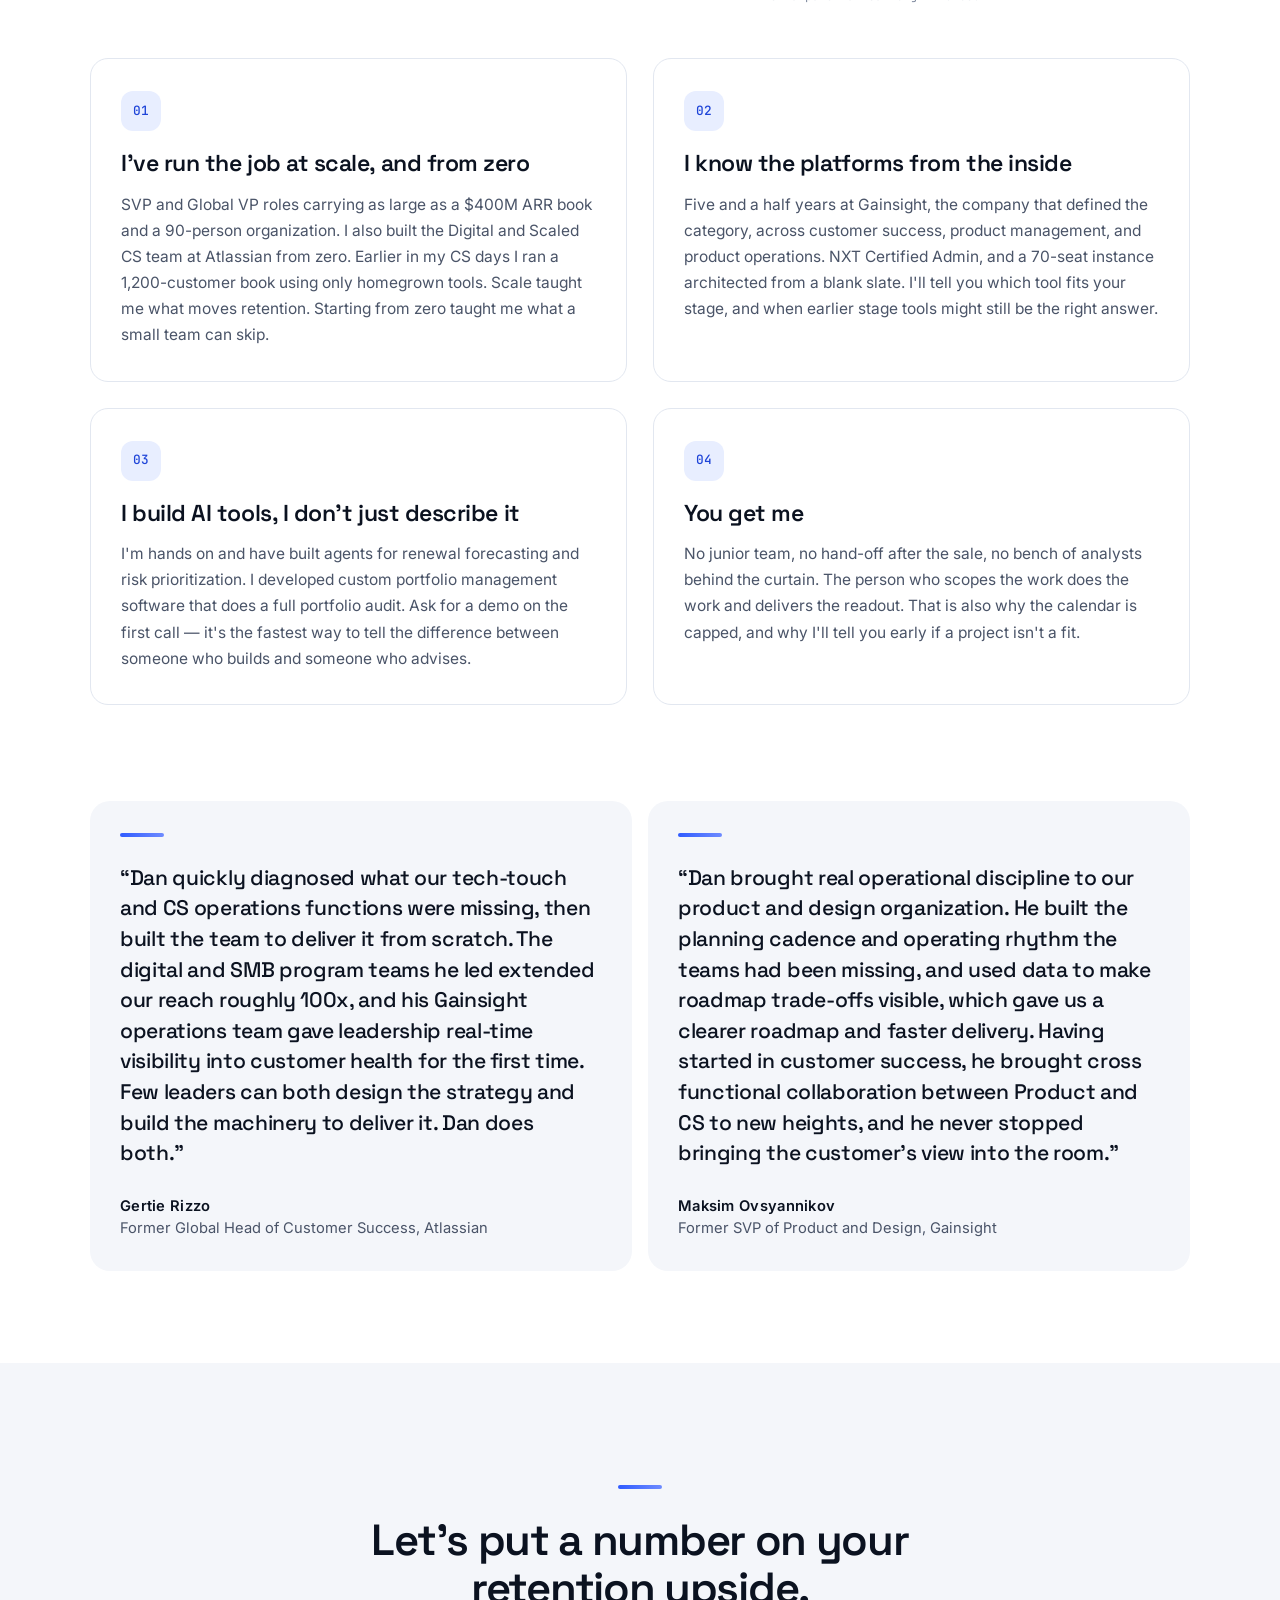
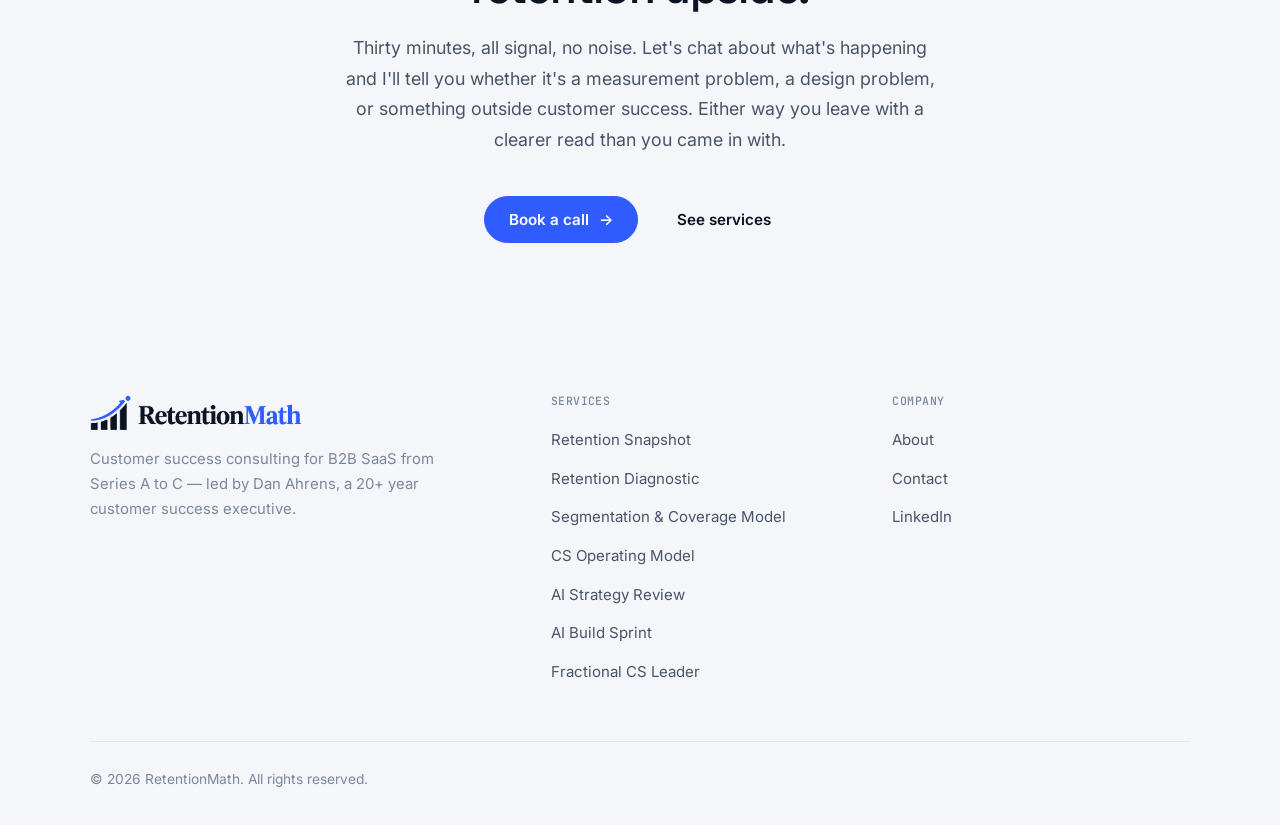
==== commit a45828a4: "Add files via upload updated titles" ====
--- a/index.html
+++ b/index.html
@@ -290,7 +290,7 @@
         </p>
       </div>
 
-      <!-- TESTIMONIAL: Neil Senior, SVP CS Forcepoint (approved Sept 2026) -->
+      <!-- TESTIMONIAL: Neil Senior, Former SVP CS Forcepoint (approved Sept 2026) -->
       <figure class="testi rv" style="margin-top:88px">
         <div class="rule rule--center"><i></i></div>
         <blockquote>
@@ -298,7 +298,7 @@
         </blockquote>
         <figcaption>
           <b>Neil Senior</b>
-          SVP, Customer Success, Forcepoint
+          Former SVP, Customer Success, Forcepoint
         </figcaption>
       </figure>
     </div>
